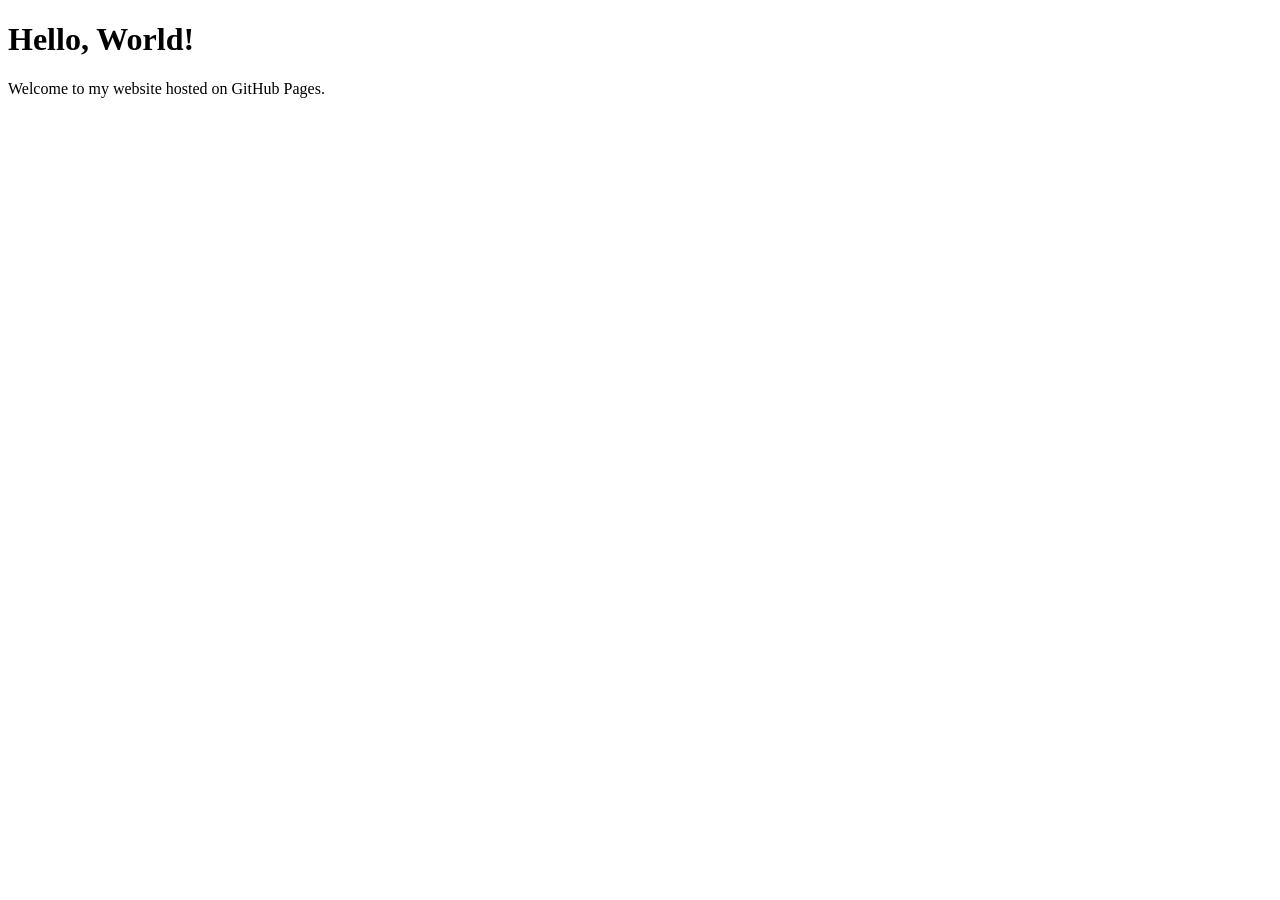
==== index.html @ 47291121 "Rename basic to index.html" ====
<!DOCTYPE html>
<html lang="en">
<head>
    <meta charset="UTF-8">
    <title>My GitHub Website</title>
</head>
<body>
    <h1>Hello, World!</h1>
    <p>Welcome to my website hosted on GitHub Pages.</p>
</body>
</html>
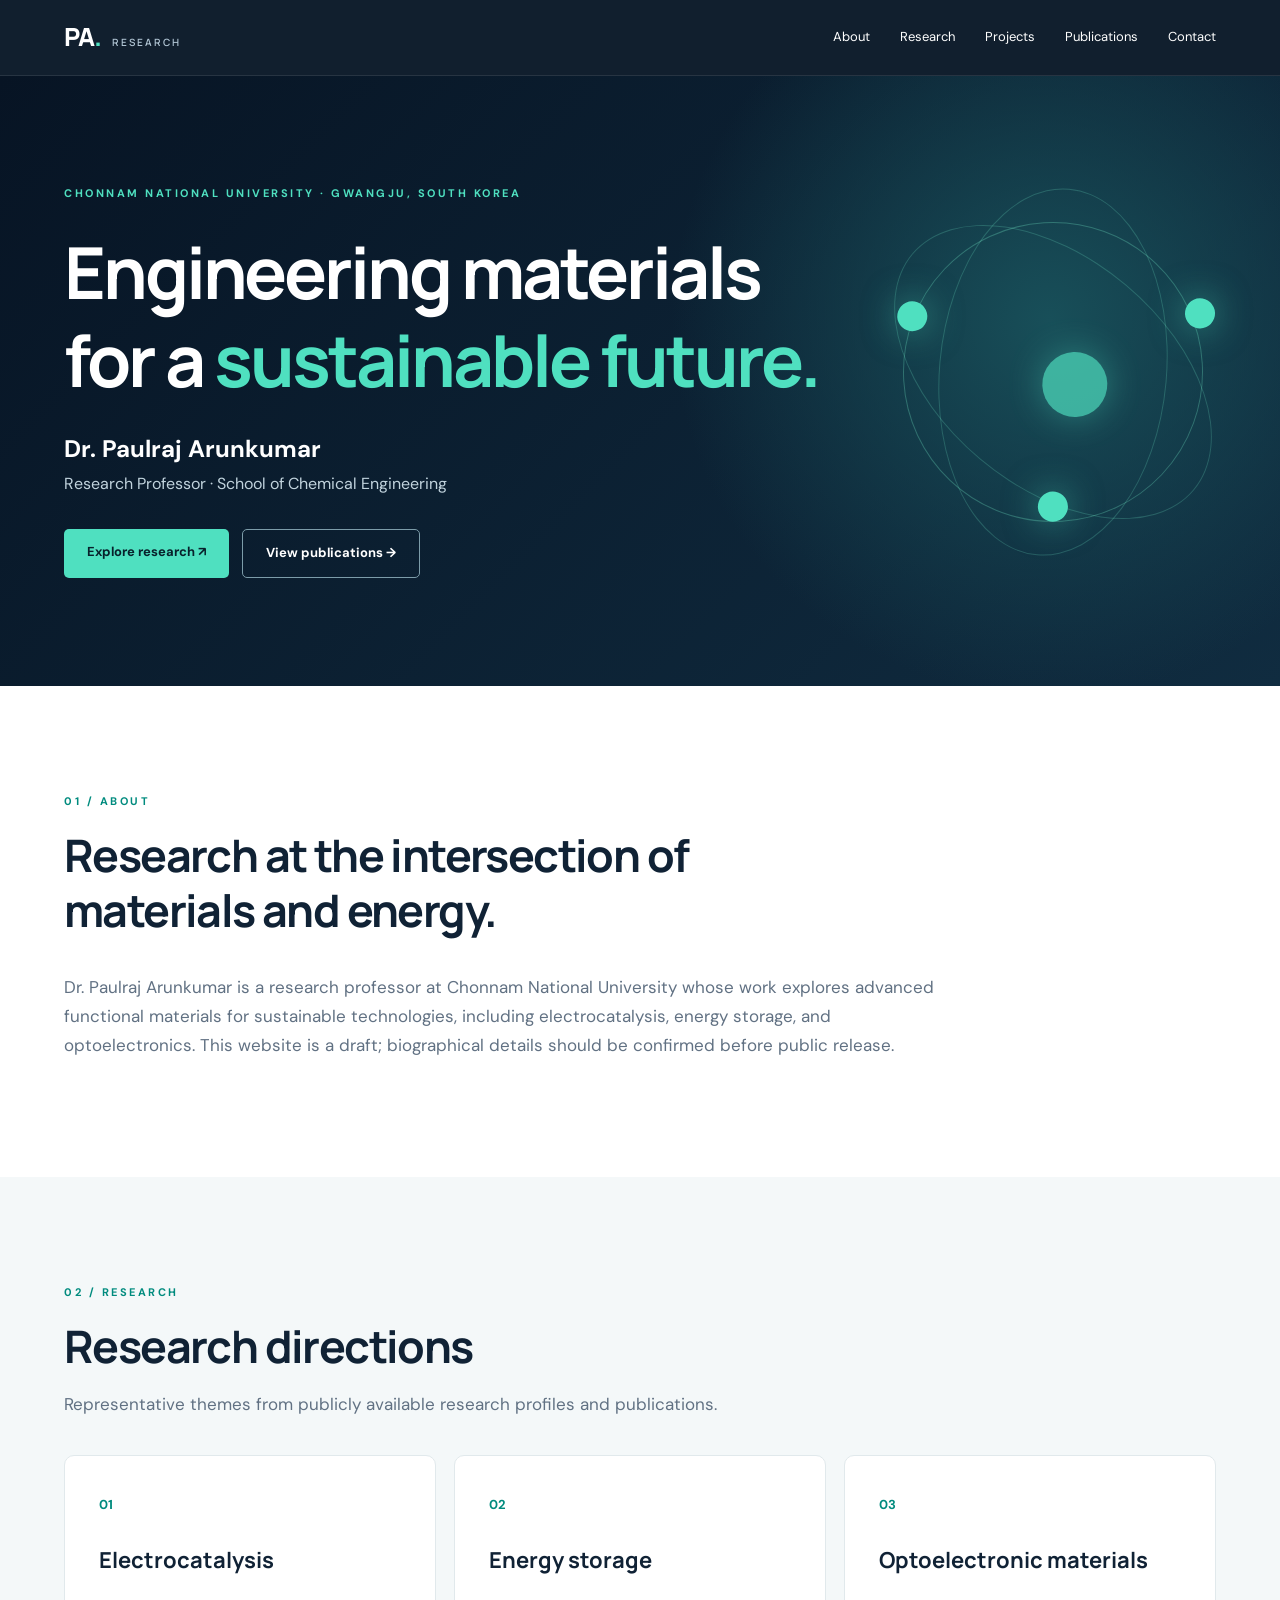
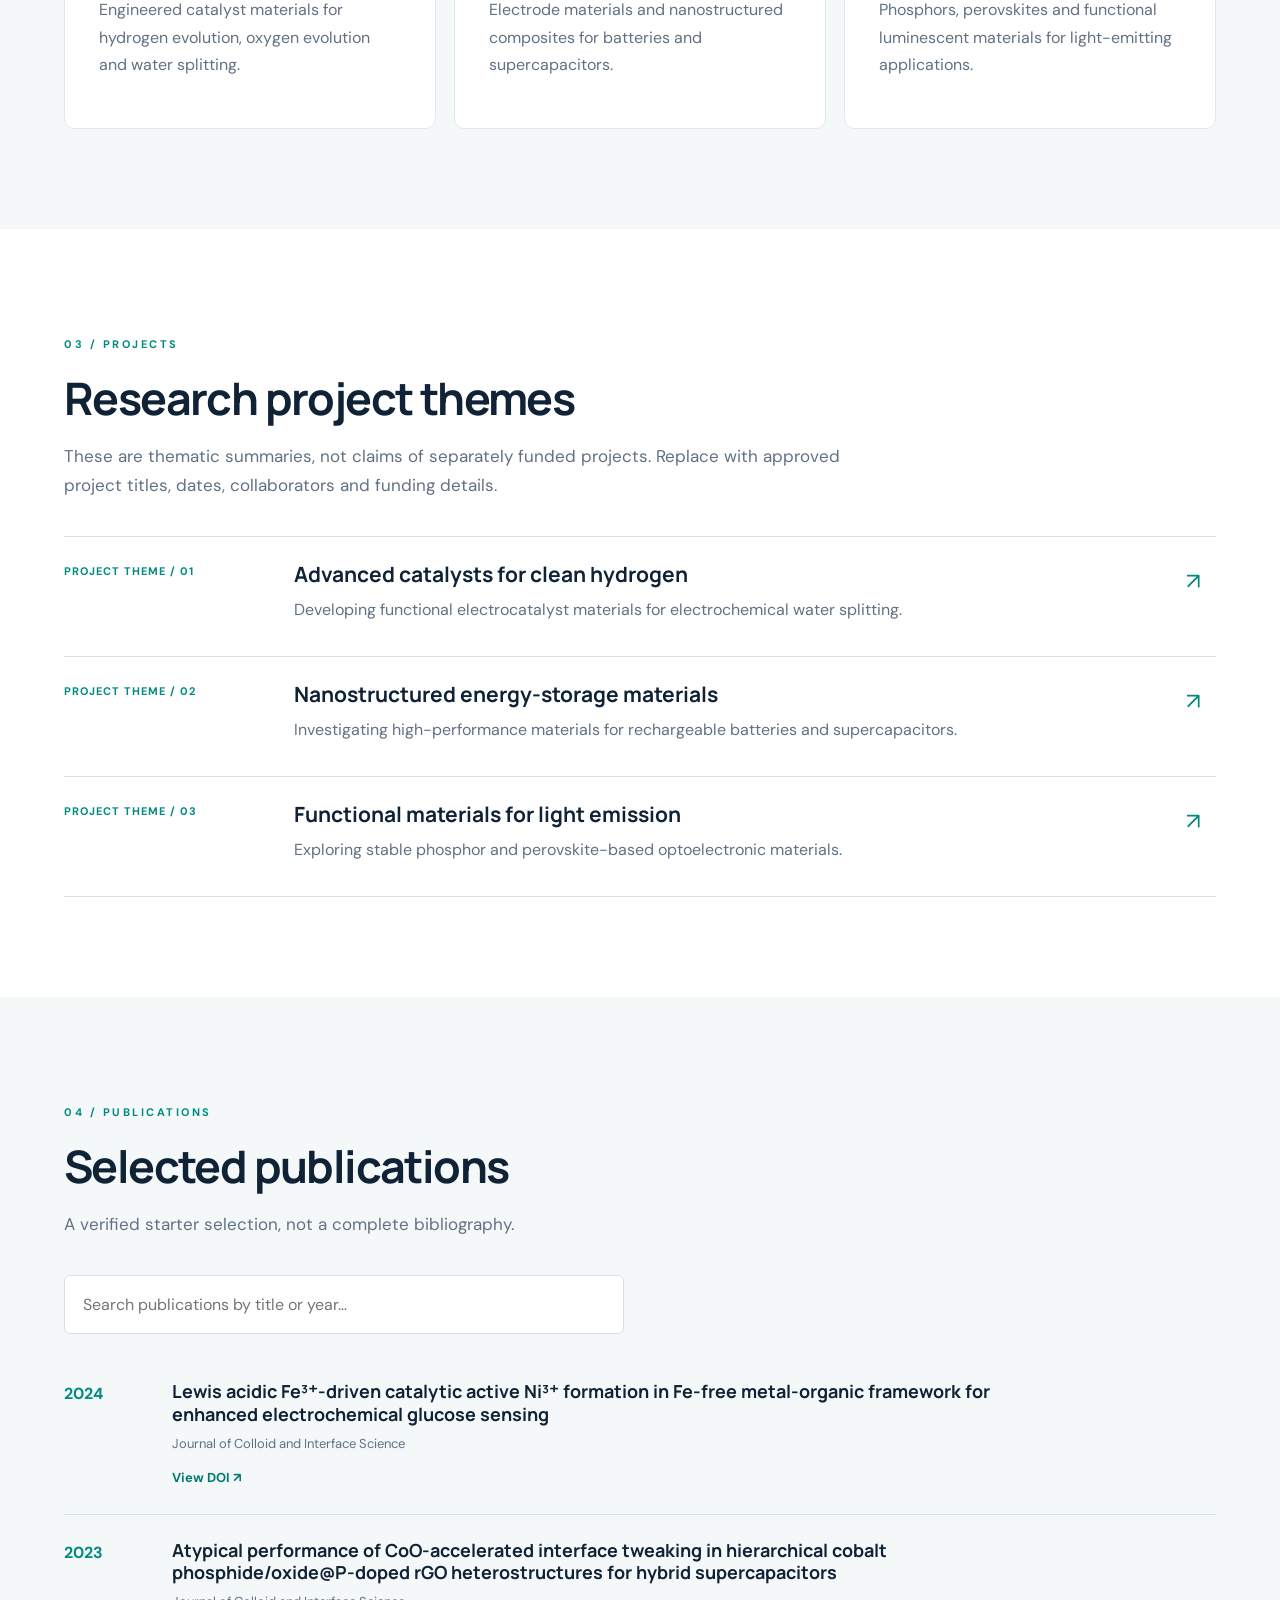
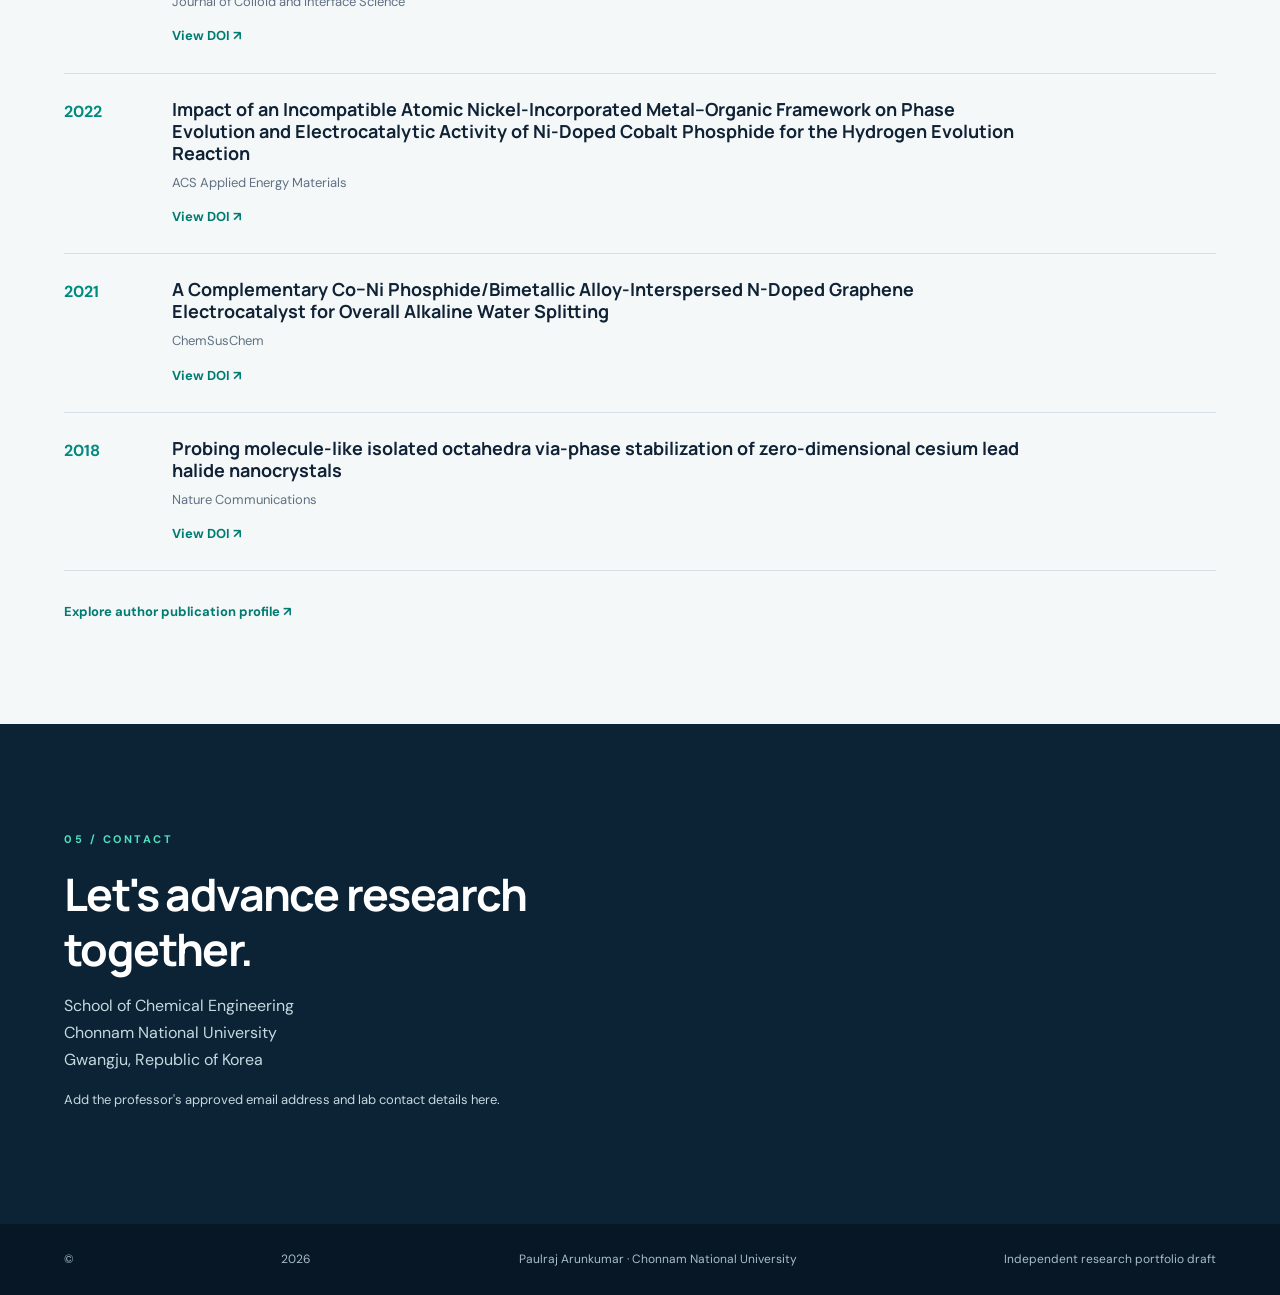
==== commit be4fb106: "Add files via upload" ====
--- a/index.html
+++ b/index.html
@@ -1,11 +1 @@
-<!DOCTYPE html>
-<html lang="en">
-<head>
-    <meta charset="UTF-8">
-    <title>My GitHub Website</title>
-</head>
-<body>
-    <h1>Hello, World!</h1>
-    <p>Welcome to my website hosted on GitHub Pages.</p>
-</body>
-</html>
+<!doctype html><html lang="en"><head><meta charset="UTF-8"><meta name="viewport" content="width=device-width,initial-scale=1"><meta name="description" content="Research portfolio of Dr. Paulraj Arunkumar, School of Chemical Engineering, Chonnam National University."><title>Dr. Paulraj Arunkumar | Chemical Engineering Research</title><link rel="stylesheet" href="style.css"></head><body><header class="nav"><a class="brand" href="#home">PA<span>.</span> <small>RESEARCH</small></a><button class="menu" aria-label="Toggle navigation" aria-expanded="false">☰</button><nav id="navlinks"><a href="#about">About</a><a href="#research">Research</a><a href="#projects">Projects</a><a href="#publications">Publications</a><a href="#contact">Contact</a></nav></header><main><section id="home" class="hero"><div class="hero-inner"><div class="eyebrow">CHONNAM NATIONAL UNIVERSITY · GWANGJU, SOUTH KOREA</div><h1>Engineering materials<br>for a <em>sustainable future.</em></h1><p class="intro">Dr. Paulraj Arunkumar</p><p class="sub">Research Professor · School of Chemical Engineering</p><div class="actions"><a class="btn primary" href="#research">Explore research ↗</a><a class="btn secondary" href="#publications">View publications →</a></div></div><div class="molecule" aria-hidden="true"><div class="orb a"></div><div class="orb b"></div><div class="orb c"></div><div class="orb d"></div><span></span></div></section><section id="about" class="section"><div class="section-head"><span class="tag">01 / ABOUT</span><h2>Research at the intersection of materials and energy.</h2></div><p class="wide">Dr. Paulraj Arunkumar is a research professor at Chonnam National University whose work explores advanced functional materials for sustainable technologies, including electrocatalysis, energy storage, and optoelectronics. This website is a draft; biographical details should be confirmed before public release.</p></section><section id="research" class="section muted"><div class="section-head"><span class="tag">02 / RESEARCH</span><h2>Research directions</h2><p>Representative themes from publicly available research profiles and publications.</p></div><div class="cards"><article class="card"><span class="num">01</span><h3>Electrocatalysis</h3><p>Engineered catalyst materials for hydrogen evolution, oxygen evolution and water splitting.</p></article><article class="card"><span class="num">02</span><h3>Energy storage</h3><p>Electrode materials and nanostructured composites for batteries and supercapacitors.</p></article><article class="card"><span class="num">03</span><h3>Optoelectronic materials</h3><p>Phosphors, perovskites and functional luminescent materials for light-emitting applications.</p></article></div></section><section id="projects" class="section"><div class="section-head"><span class="tag">03 / PROJECTS</span><h2>Research project themes</h2><p>These are thematic summaries, not claims of separately funded projects. Replace with approved project titles, dates, collaborators and funding details.</p></div><div class="project"><span class="project-id">PROJECT THEME / 01</span><div><h3>Advanced catalysts for clean hydrogen</h3><p>Developing functional electrocatalyst materials for electrochemical water splitting.</p></div><span class="arrow">↗</span></div><div class="project"><span class="project-id">PROJECT THEME / 02</span><div><h3>Nanostructured energy-storage materials</h3><p>Investigating high-performance materials for rechargeable batteries and supercapacitors.</p></div><span class="arrow">↗</span></div><div class="project"><span class="project-id">PROJECT THEME / 03</span><div><h3>Functional materials for light emission</h3><p>Exploring stable phosphor and perovskite-based optoelectronic materials.</p></div><span class="arrow">↗</span></div></section><section id="publications" class="section muted"><div class="section-head"><span class="tag">04 / PUBLICATIONS</span><h2>Selected publications</h2><p>A verified starter selection, not a complete bibliography.</p></div><input id="pubSearch" type="search" placeholder="Search publications by title or year…" aria-label="Search publications"><div id="pubList"><article class="pub" data-search="2024 glucose sensing metal-organic framework"><span class="year">2024</span><div><h3>Lewis acidic Fe³⁺-driven catalytic active Ni³⁺ formation in Fe-free metal-organic framework for enhanced electrochemical glucose sensing</h3><p>Journal of Colloid and Interface Science</p><a href="https://doi.org/10.1016/j.jcis.2023.11.063" target="_blank" rel="noopener">View DOI ↗</a></div></article><article class="pub" data-search="2023 supercapacitors cobalt phosphide oxide"><span class="year">2023</span><div><h3>Atypical performance of CoO-accelerated interface tweaking in hierarchical cobalt phosphide/oxide@P-doped rGO heterostructures for hybrid supercapacitors</h3><p>Journal of Colloid and Interface Science</p><a href="https://doi.org/10.1016/j.jcis.2022.12.055" target="_blank" rel="noopener">View DOI ↗</a></div></article><article class="pub" data-search="2022 nickel metal organic framework hydrogen evolution"><span class="year">2022</span><div><h3>Impact of an Incompatible Atomic Nickel-Incorporated Metal–Organic Framework on Phase Evolution and Electrocatalytic Activity of Ni-Doped Cobalt Phosphide for the Hydrogen Evolution Reaction</h3><p>ACS Applied Energy Materials</p><a href="https://doi.org/10.1021/acsaem.1c03638" target="_blank" rel="noopener">View DOI ↗</a></div></article><article class="pub" data-search="2021 alkaline water splitting phosphide graphene"><span class="year">2021</span><div><h3>A Complementary Co−Ni Phosphide/Bimetallic Alloy-Interspersed N-Doped Graphene Electrocatalyst for Overall Alkaline Water Splitting</h3><p>ChemSusChem</p><a href="https://doi.org/10.1002/cssc.202100116" target="_blank" rel="noopener">View DOI ↗</a></div></article><article class="pub" data-search="2018 cesium lead halide nanocrystals"><span class="year">2018</span><div><h3>Probing molecule-like isolated octahedra via-phase stabilization of zero-dimensional cesium lead halide nanocrystals</h3><p>Nature Communications</p><a href="https://doi.org/10.1038/s41467-018-07097-x" target="_blank" rel="noopener">View DOI ↗</a></div></article></div><p id="noResults" hidden>No matching publications found.</p><a class="text-link" href="https://www.sciencedirect.com/author/25640611200/arunkumar-paulraj" target="_blank" rel="noopener">Explore author publication profile ↗</a></section><section id="contact" class="section contact"><span class="tag">05 / CONTACT</span><h2>Let's advance research together.</h2><p>School of Chemical Engineering<br>Chonnam National University<br>Gwangju, Republic of Korea</p><p class="note">Add the professor's approved email address and lab contact details here.</p></section></main><footer>© <span id="year"></span> Paulraj Arunkumar · Chonnam National University <span>Independent research portfolio draft</span></footer><script src="script.js"></script></body></html>
--- a/style.css
+++ b/style.css
@@ -0,0 +1 @@
+@import url('https://fonts.googleapis.com/css2?family=DM+Sans:wght@400;500;600;700&family=Manrope:wght@400;500;600;700;800&display=swap');:root{--navy:#081626;--navy2:#0d2437;--teal:#4fe0c0;--ink:#102235;--gray:#617183;--bg:#f4f8f9}*{box-sizing:border-box}html{scroll-behavior:smooth}body{margin:0;color:var(--ink);font-family:'DM Sans',sans-serif;line-height:1.7}a{color:inherit;text-decoration:none}.nav{height:76px;padding:0 max(5%,calc((100vw - 1180px)/2));display:flex;align-items:center;justify-content:space-between;position:sticky;top:0;z-index:10;background:rgba(8,22,38,.96);backdrop-filter:blur(16px);color:white;border-bottom:1px solid #ffffff18}.brand{font-family:Manrope,sans-serif;font-size:25px;font-weight:800;letter-spacing:-1px}.brand span{color:var(--teal)}.brand small{font-size:10px;letter-spacing:2px;font-weight:600;margin-left:7px;color:#b2c6d5}.nav nav{display:flex;gap:30px;font-size:13px}.nav nav a:hover{color:var(--teal)}.menu{display:none}.hero{min-height:610px;background:radial-gradient(circle at 82% 40%,#184f59 0%,transparent 34%),linear-gradient(135deg,#071424,#102c40);color:white;position:relative;overflow:hidden;display:flex;align-items:center}.hero-inner{max-width:1180px;width:90%;margin:auto;position:relative;z-index:2;padding:75px 0}.eyebrow,.tag{font-size:11px;font-weight:700;letter-spacing:2.5px;color:#008b7e}.eyebrow{color:var(--teal)}h1,h2,h3{font-family:Manrope,sans-serif;line-height:1.23}h1{font-size:clamp(40px,5.6vw,75px);letter-spacing:-3px;max-width:850px;margin:25px 0}h1 em{font-style:normal;color:var(--teal)}.intro{font-size:24px;font-weight:700;margin:15px 0 0}.sub{color:#c1d3dd;margin:0}.actions{display:flex;gap:13px;margin-top:32px;flex-wrap:wrap}.btn{padding:12px 23px;border-radius:5px;font-size:13px;font-weight:700}.primary{background:var(--teal);color:#08212b}.secondary{border:1px solid #7c9ca9}.molecule{position:absolute;right:6%;top:24%;width:300px;height:300px;border:1px solid #7fffd444;border-radius:50%;transform:rotate(-25deg);animation:float 7s ease-in-out infinite}.molecule:before,.molecule:after{content:'';position:absolute;inset:35px -35px;border:1px solid #7fffd433;border-radius:50%;transform:rotate(65deg)}.molecule:after{transform:rotate(-60deg)}.orb{position:absolute;width:30px;height:30px;background:var(--teal);border-radius:50%;box-shadow:0 0 35px #4fe0c088}.a{top:8%;left:10%}.b{right:-8%;top:48%}.c{bottom:4%;left:26%}.d{left:44%;top:46%;width:65px;height:65px;opacity:.7}@keyframes float{50%{transform:translateY(-22px) rotate(-20deg)}}.section{padding:100px max(5%,calc((100vw - 1180px)/2));scroll-margin-top:75px}.muted{background:var(--bg)}.section-head{max-width:790px;margin-bottom:36px}h2{font-size:clamp(31px,3.5vw,47px);letter-spacing:-1.6px;margin:14px 0}.section-head p,.wide{color:var(--gray);font-size:17px}.wide{max-width:900px}.cards{display:grid;grid-template-columns:repeat(3,1fr);gap:18px}.card{background:white;padding:34px;border:1px solid #e1e9ec;border-radius:10px;transition:transform .3s,box-shadow .3s}.card:hover{transform:translateY(-7px);box-shadow:0 18px 35px #10223512}.card .num{color:#008b7e;font-size:13px;font-weight:700}.card h3{font-size:22px;margin-top:30px}.card p,.project p,.pub p{color:var(--gray)}.project{border-top:1px solid #d9e3e6;padding:25px 0;display:grid;grid-template-columns:210px 1fr 30px;gap:20px;align-items:start}.project:last-child{border-bottom:1px solid #d9e3e6}.project-id{color:#008b7e;font-size:11px;letter-spacing:1px;font-weight:700}.project h3{margin:0;font-size:21px}.project p{margin:8px 0}.arrow{color:#008b7e;font-size:23px}#pubSearch{width:100%;max-width:560px;border:1px solid #d4e0e4;padding:15px 18px;font:inherit;border-radius:6px;margin-bottom:22px;background:white}.pub{display:grid;grid-template-columns:90px 1fr;gap:18px;border-bottom:1px solid #d5e1e5;padding:24px 0}.year{font-weight:700;color:#008b7e}.pub h3{font-size:18px;margin:0;max-width:850px}.pub p{font-size:13px;margin:8px 0}.pub a,.text-link{font-size:13px;color:#007b71;font-weight:700}.text-link{display:inline-block;margin-top:30px}.contact{background:#0b2335;color:white}.contact .tag{color:var(--teal)}.contact h2{max-width:650px}.contact p{color:#c6d8df}.note{font-size:13px}footer{background:#071725;color:#a7bdc9;padding:25px 5%;font-size:12px;display:flex;justify-content:space-between;gap:20px}@media(max-width:800px){.nav{height:68px}.menu{display:block;background:none;color:white;border:0;font-size:25px}.nav nav{display:none;position:absolute;top:68px;left:0;right:0;background:#081626;flex-direction:column;padding:25px 6%;gap:18px}.nav nav.open{display:flex}.molecule{opacity:.18;right:-100px}.section{padding:70px 6%}.cards{grid-template-columns:1fr}.project{grid-template-columns:1fr 24px}.project-id{grid-column:1/-1}.pub{grid-template-columns:1fr;gap:3px}footer{flex-direction:column}h1{letter-spacing:-1.5px}.hero-inner{width:88%}}
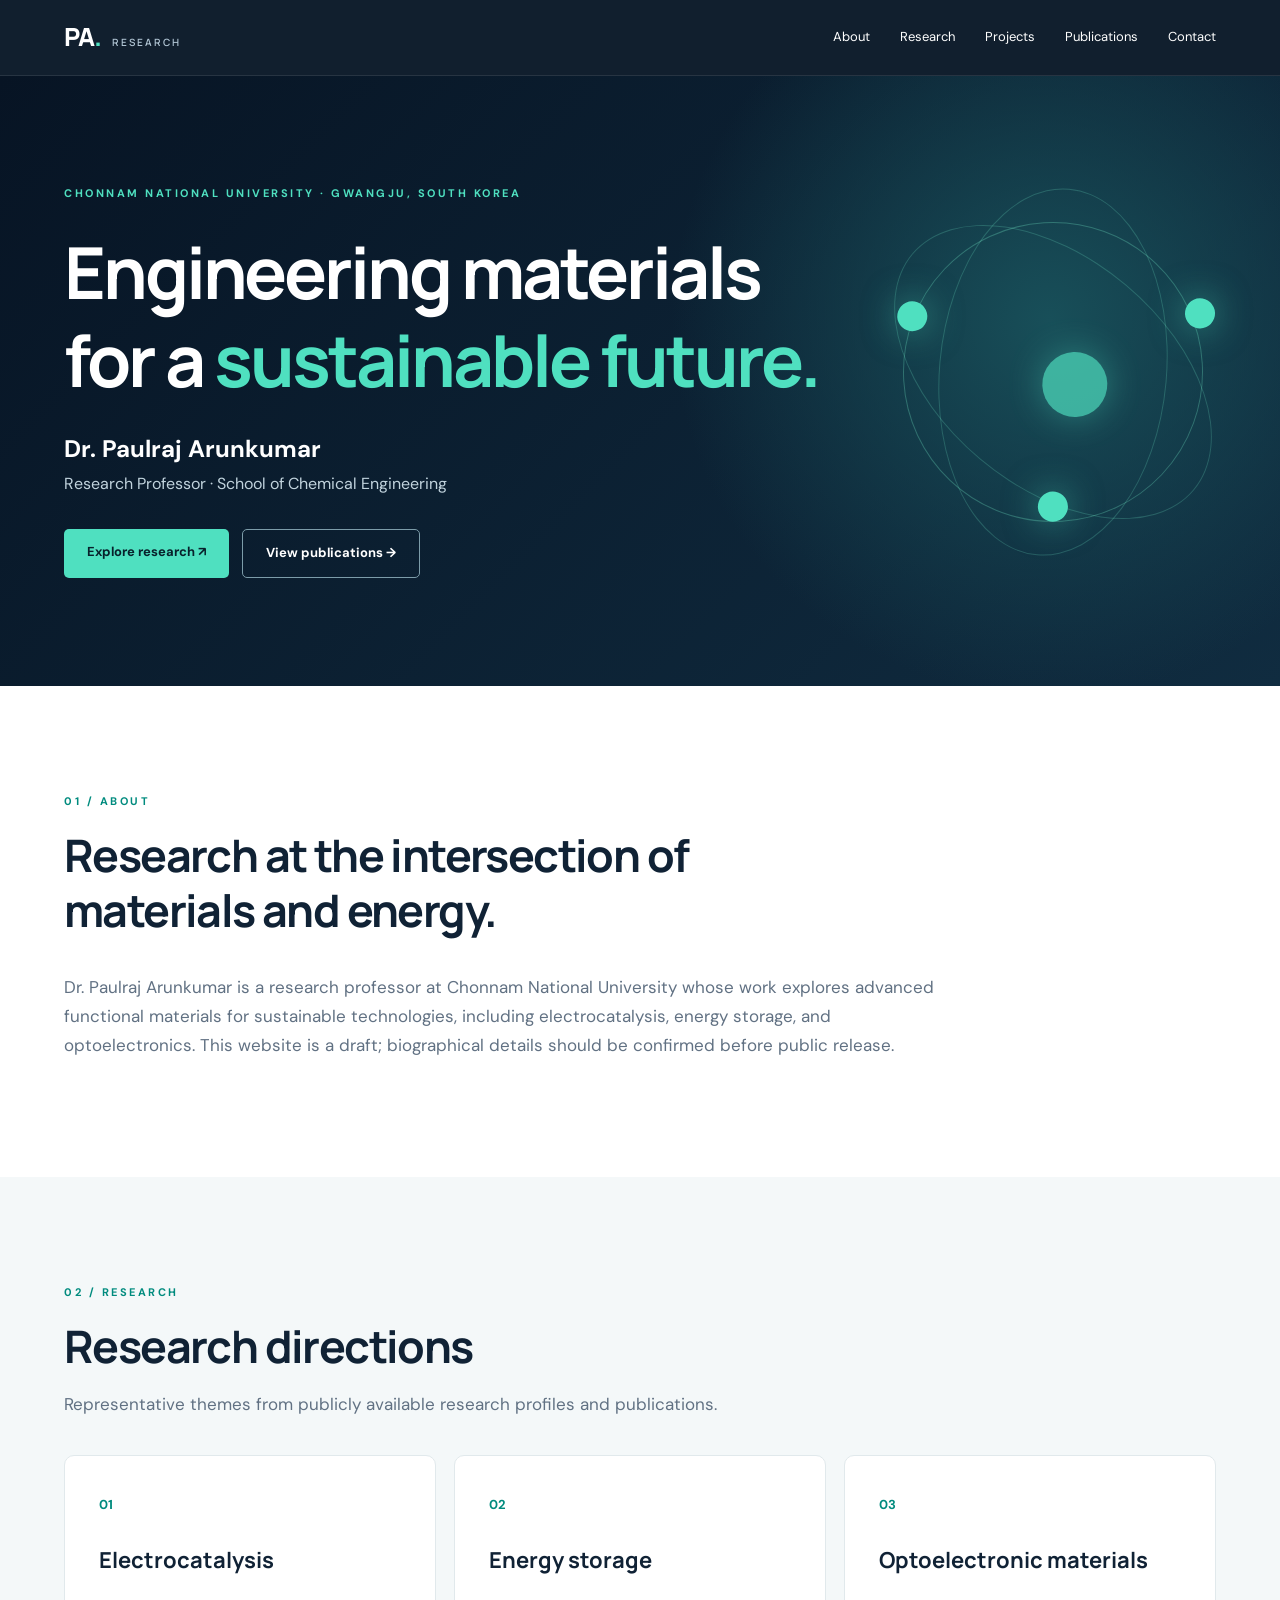
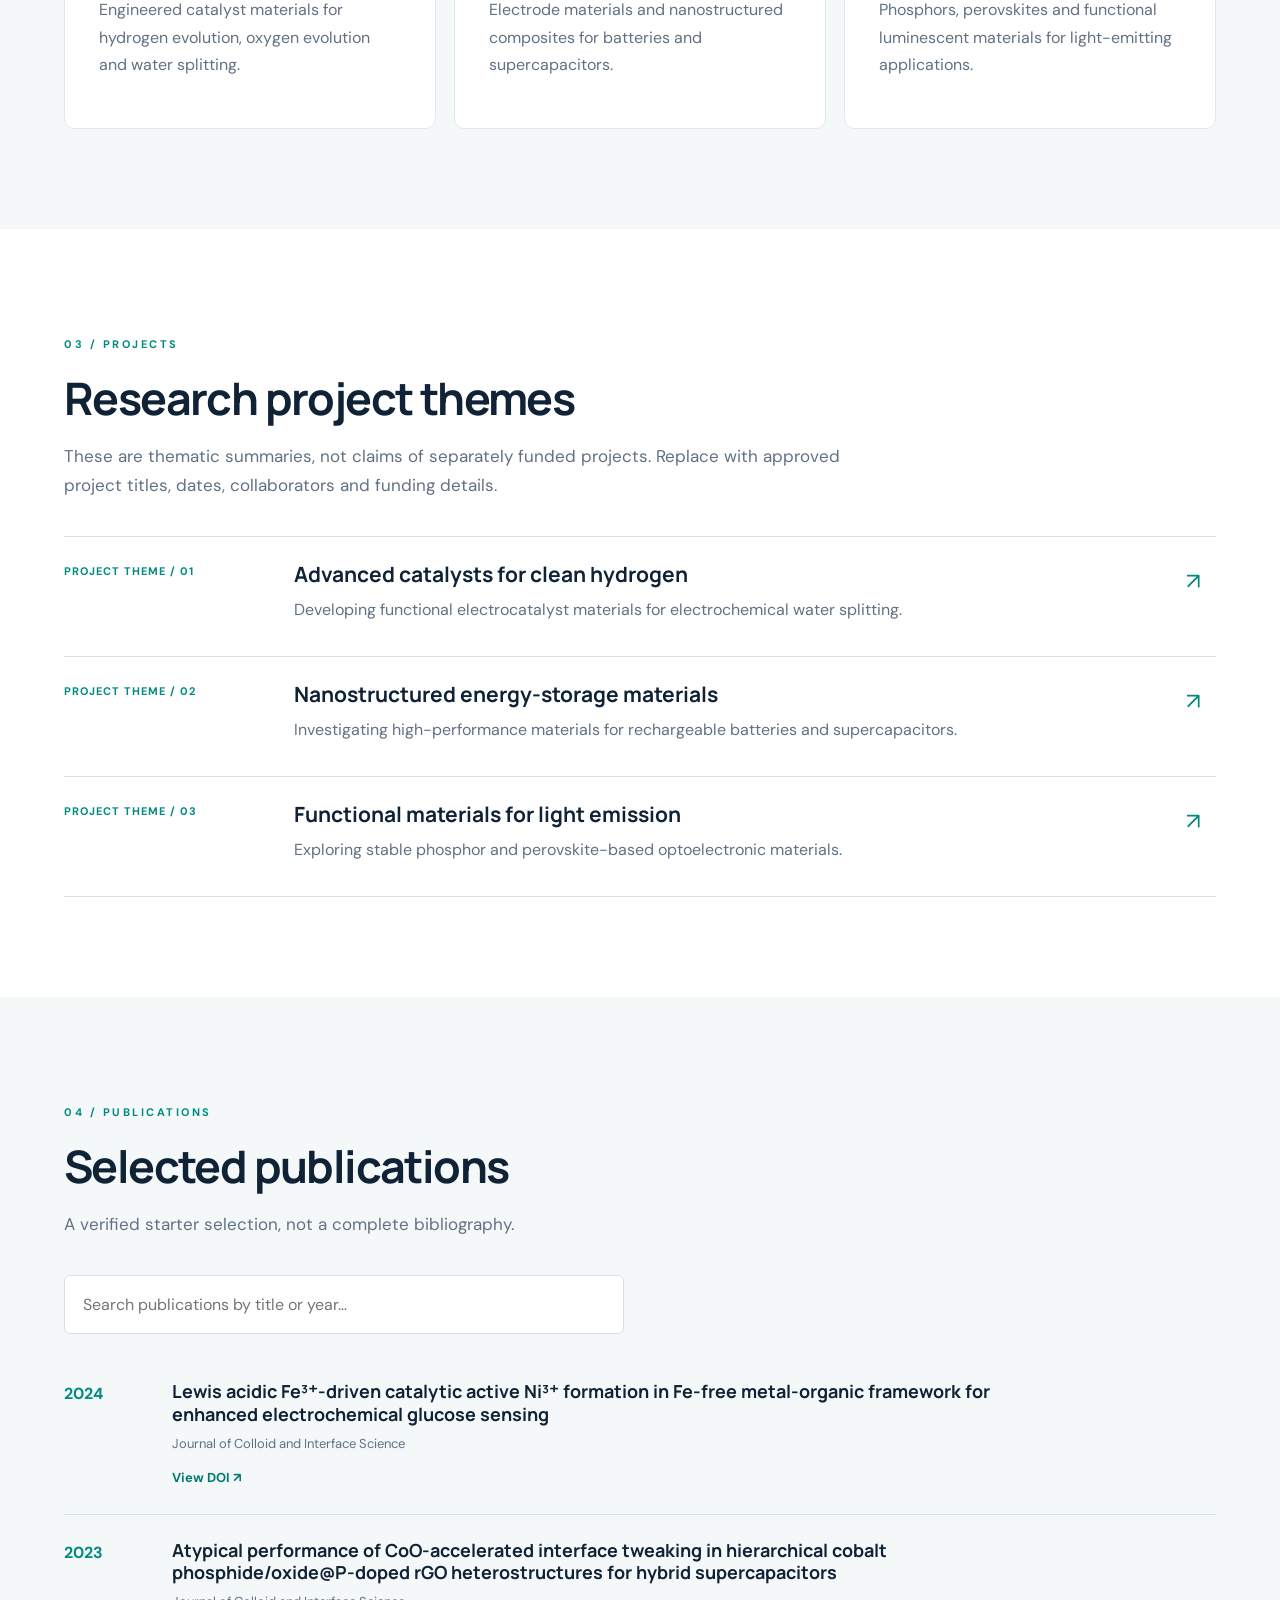
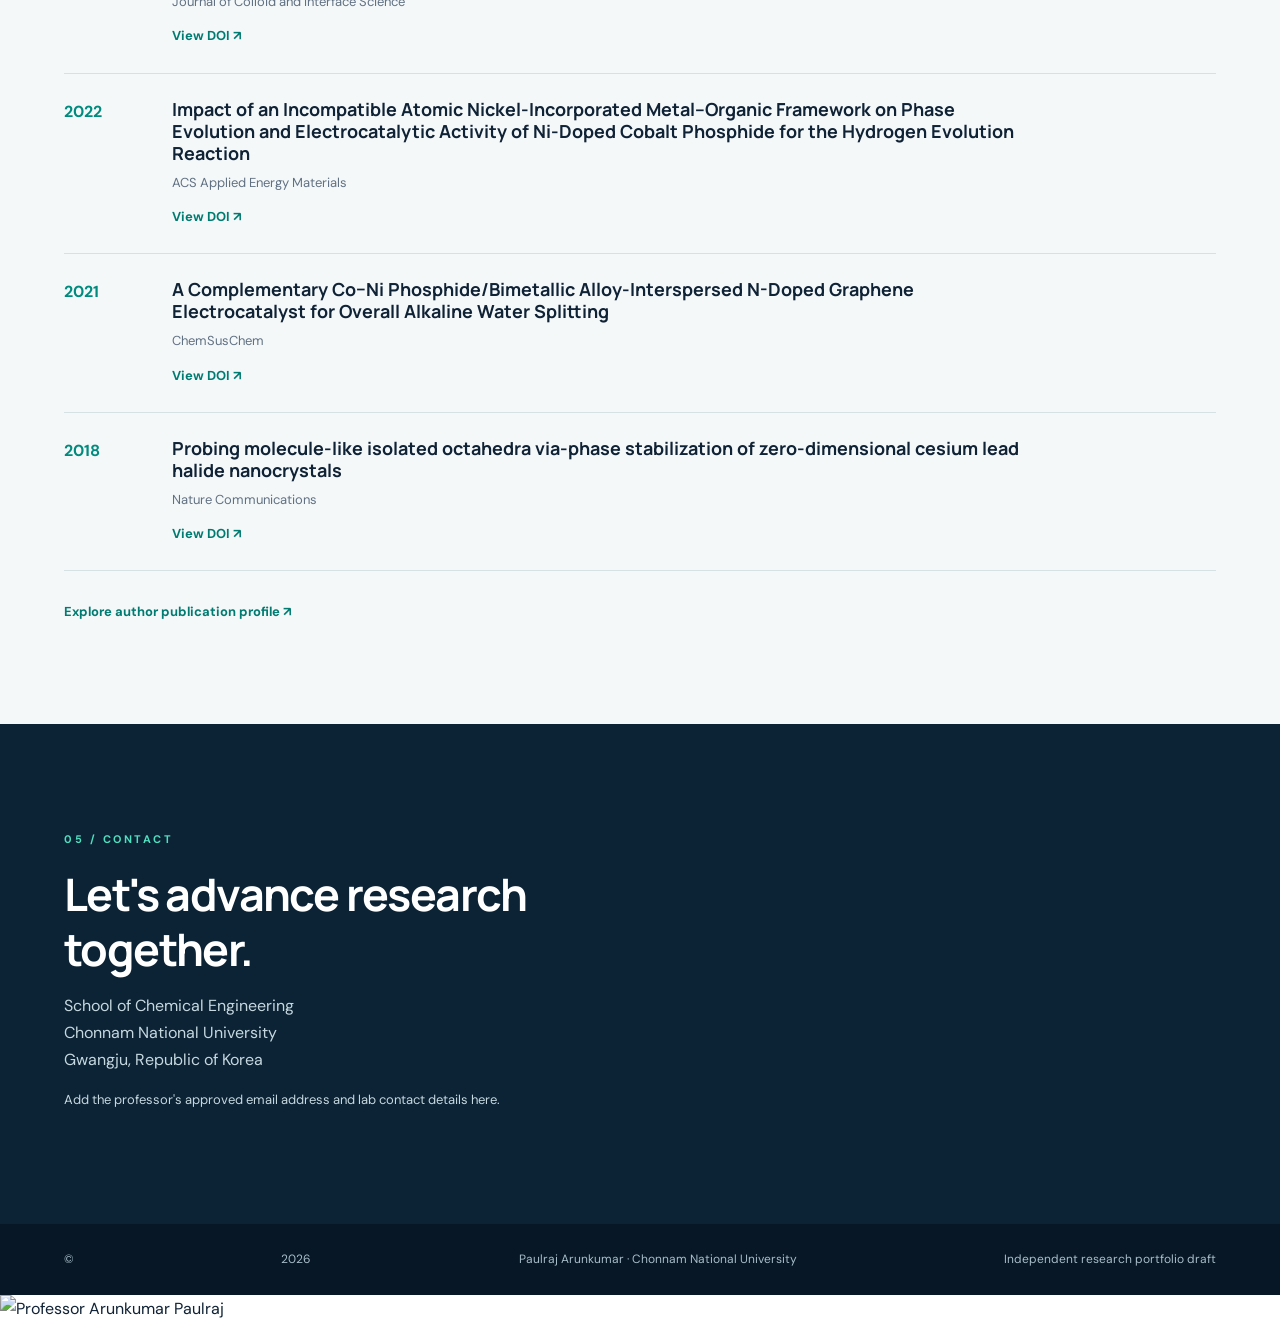
==== commit ce61189c: "Update index.html" ====
--- a/index.html
+++ b/index.html
@@ -1 +1,7 @@
 <!doctype html><html lang="en"><head><meta charset="UTF-8"><meta name="viewport" content="width=device-width,initial-scale=1"><meta name="description" content="Research portfolio of Dr. Paulraj Arunkumar, School of Chemical Engineering, Chonnam National University."><title>Dr. Paulraj Arunkumar | Chemical Engineering Research</title><link rel="stylesheet" href="style.css"></head><body><header class="nav"><a class="brand" href="#home">PA<span>.</span> <small>RESEARCH</small></a><button class="menu" aria-label="Toggle navigation" aria-expanded="false">☰</button><nav id="navlinks"><a href="#about">About</a><a href="#research">Research</a><a href="#projects">Projects</a><a href="#publications">Publications</a><a href="#contact">Contact</a></nav></header><main><section id="home" class="hero"><div class="hero-inner"><div class="eyebrow">CHONNAM NATIONAL UNIVERSITY · GWANGJU, SOUTH KOREA</div><h1>Engineering materials<br>for a <em>sustainable future.</em></h1><p class="intro">Dr. Paulraj Arunkumar</p><p class="sub">Research Professor · School of Chemical Engineering</p><div class="actions"><a class="btn primary" href="#research">Explore research ↗</a><a class="btn secondary" href="#publications">View publications →</a></div></div><div class="molecule" aria-hidden="true"><div class="orb a"></div><div class="orb b"></div><div class="orb c"></div><div class="orb d"></div><span></span></div></section><section id="about" class="section"><div class="section-head"><span class="tag">01 / ABOUT</span><h2>Research at the intersection of materials and energy.</h2></div><p class="wide">Dr. Paulraj Arunkumar is a research professor at Chonnam National University whose work explores advanced functional materials for sustainable technologies, including electrocatalysis, energy storage, and optoelectronics. This website is a draft; biographical details should be confirmed before public release.</p></section><section id="research" class="section muted"><div class="section-head"><span class="tag">02 / RESEARCH</span><h2>Research directions</h2><p>Representative themes from publicly available research profiles and publications.</p></div><div class="cards"><article class="card"><span class="num">01</span><h3>Electrocatalysis</h3><p>Engineered catalyst materials for hydrogen evolution, oxygen evolution and water splitting.</p></article><article class="card"><span class="num">02</span><h3>Energy storage</h3><p>Electrode materials and nanostructured composites for batteries and supercapacitors.</p></article><article class="card"><span class="num">03</span><h3>Optoelectronic materials</h3><p>Phosphors, perovskites and functional luminescent materials for light-emitting applications.</p></article></div></section><section id="projects" class="section"><div class="section-head"><span class="tag">03 / PROJECTS</span><h2>Research project themes</h2><p>These are thematic summaries, not claims of separately funded projects. Replace with approved project titles, dates, collaborators and funding details.</p></div><div class="project"><span class="project-id">PROJECT THEME / 01</span><div><h3>Advanced catalysts for clean hydrogen</h3><p>Developing functional electrocatalyst materials for electrochemical water splitting.</p></div><span class="arrow">↗</span></div><div class="project"><span class="project-id">PROJECT THEME / 02</span><div><h3>Nanostructured energy-storage materials</h3><p>Investigating high-performance materials for rechargeable batteries and supercapacitors.</p></div><span class="arrow">↗</span></div><div class="project"><span class="project-id">PROJECT THEME / 03</span><div><h3>Functional materials for light emission</h3><p>Exploring stable phosphor and perovskite-based optoelectronic materials.</p></div><span class="arrow">↗</span></div></section><section id="publications" class="section muted"><div class="section-head"><span class="tag">04 / PUBLICATIONS</span><h2>Selected publications</h2><p>A verified starter selection, not a complete bibliography.</p></div><input id="pubSearch" type="search" placeholder="Search publications by title or year…" aria-label="Search publications"><div id="pubList"><article class="pub" data-search="2024 glucose sensing metal-organic framework"><span class="year">2024</span><div><h3>Lewis acidic Fe³⁺-driven catalytic active Ni³⁺ formation in Fe-free metal-organic framework for enhanced electrochemical glucose sensing</h3><p>Journal of Colloid and Interface Science</p><a href="https://doi.org/10.1016/j.jcis.2023.11.063" target="_blank" rel="noopener">View DOI ↗</a></div></article><article class="pub" data-search="2023 supercapacitors cobalt phosphide oxide"><span class="year">2023</span><div><h3>Atypical performance of CoO-accelerated interface tweaking in hierarchical cobalt phosphide/oxide@P-doped rGO heterostructures for hybrid supercapacitors</h3><p>Journal of Colloid and Interface Science</p><a href="https://doi.org/10.1016/j.jcis.2022.12.055" target="_blank" rel="noopener">View DOI ↗</a></div></article><article class="pub" data-search="2022 nickel metal organic framework hydrogen evolution"><span class="year">2022</span><div><h3>Impact of an Incompatible Atomic Nickel-Incorporated Metal–Organic Framework on Phase Evolution and Electrocatalytic Activity of Ni-Doped Cobalt Phosphide for the Hydrogen Evolution Reaction</h3><p>ACS Applied Energy Materials</p><a href="https://doi.org/10.1021/acsaem.1c03638" target="_blank" rel="noopener">View DOI ↗</a></div></article><article class="pub" data-search="2021 alkaline water splitting phosphide graphene"><span class="year">2021</span><div><h3>A Complementary Co−Ni Phosphide/Bimetallic Alloy-Interspersed N-Doped Graphene Electrocatalyst for Overall Alkaline Water Splitting</h3><p>ChemSusChem</p><a href="https://doi.org/10.1002/cssc.202100116" target="_blank" rel="noopener">View DOI ↗</a></div></article><article class="pub" data-search="2018 cesium lead halide nanocrystals"><span class="year">2018</span><div><h3>Probing molecule-like isolated octahedra via-phase stabilization of zero-dimensional cesium lead halide nanocrystals</h3><p>Nature Communications</p><a href="https://doi.org/10.1038/s41467-018-07097-x" target="_blank" rel="noopener">View DOI ↗</a></div></article></div><p id="noResults" hidden>No matching publications found.</p><a class="text-link" href="https://www.sciencedirect.com/author/25640611200/arunkumar-paulraj" target="_blank" rel="noopener">Explore author publication profile ↗</a></section><section id="contact" class="section contact"><span class="tag">05 / CONTACT</span><h2>Let's advance research together.</h2><p>School of Chemical Engineering<br>Chonnam National University<br>Gwangju, Republic of Korea</p><p class="note">Add the professor's approved email address and lab contact details here.</p></section></main><footer>© <span id="year"></span> Paulraj Arunkumar · Chonnam National University <span>Independent research portfolio draft</span></footer><script src="script.js"></script></body></html>
+<div class="professor-photo">
+  <img
+    src="professor.jpg"
+    alt="Professor Arunkumar Paulraj"
+  >
+</div>
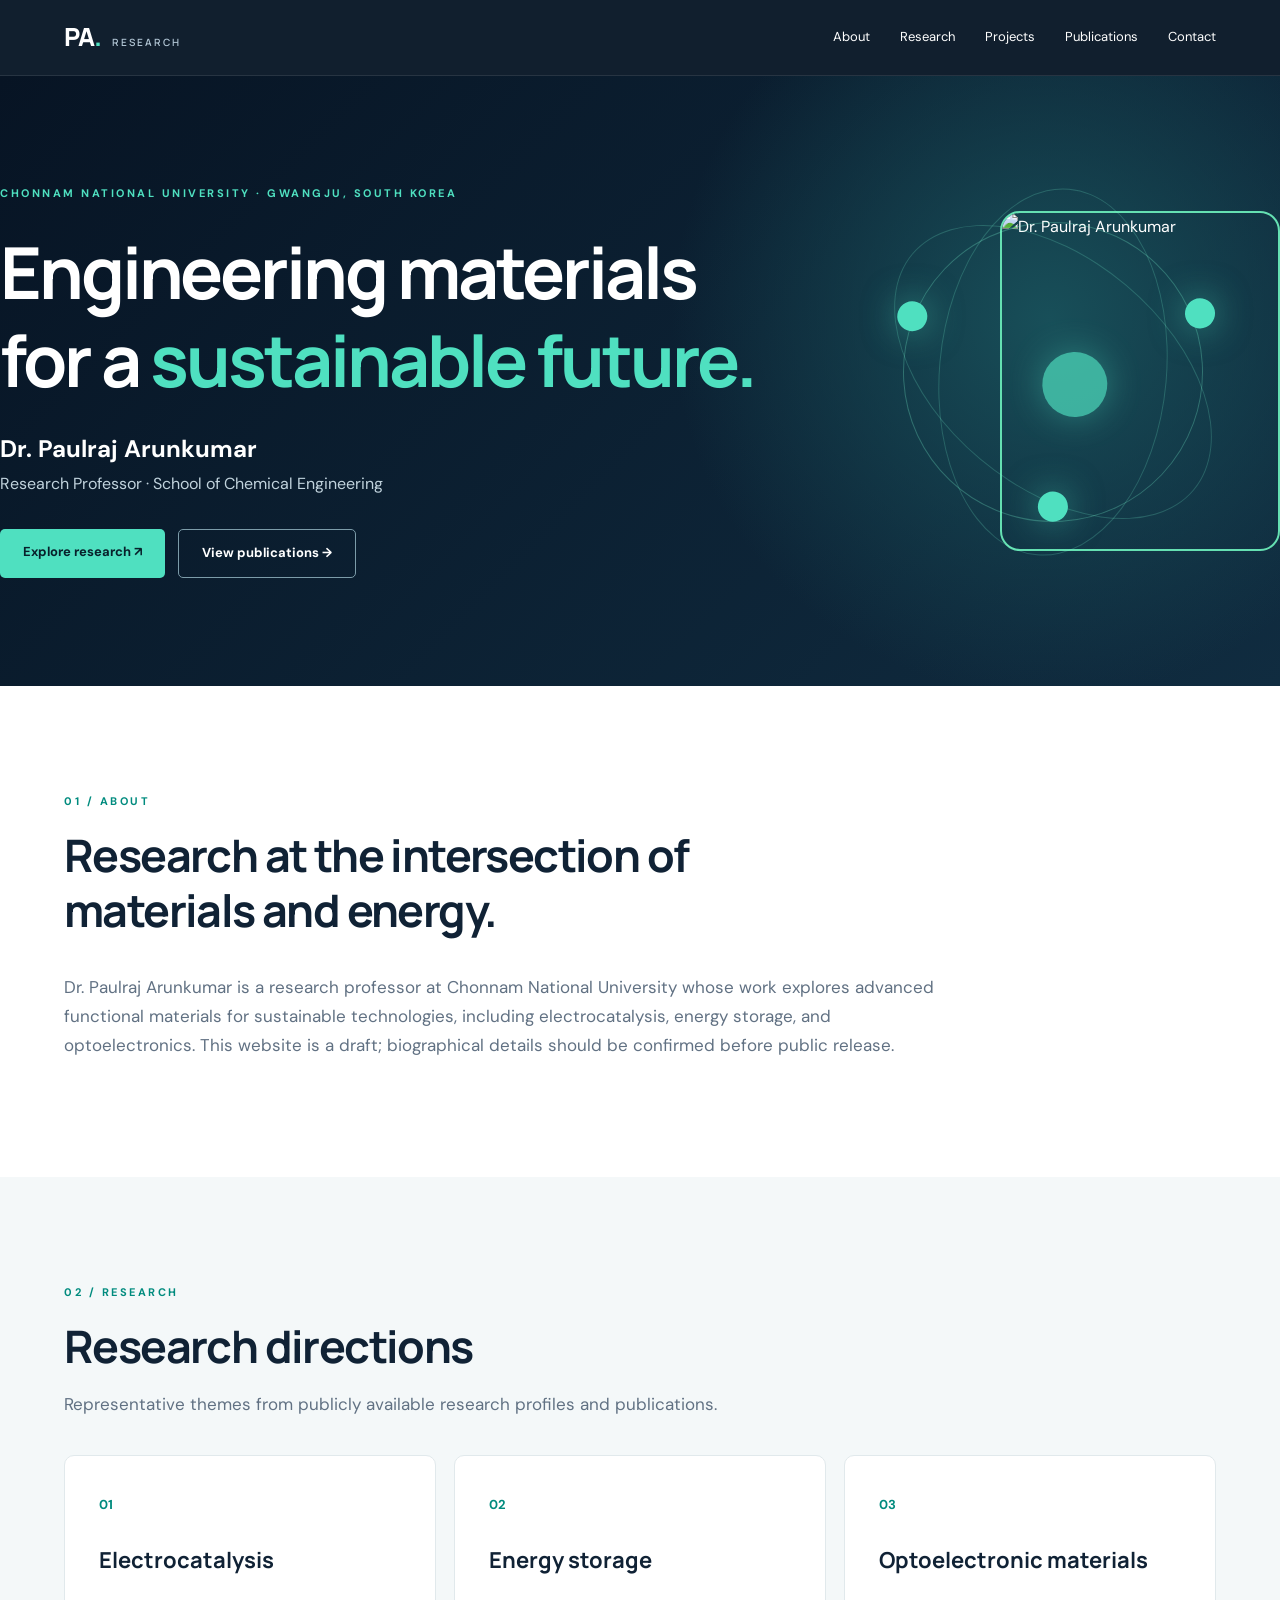
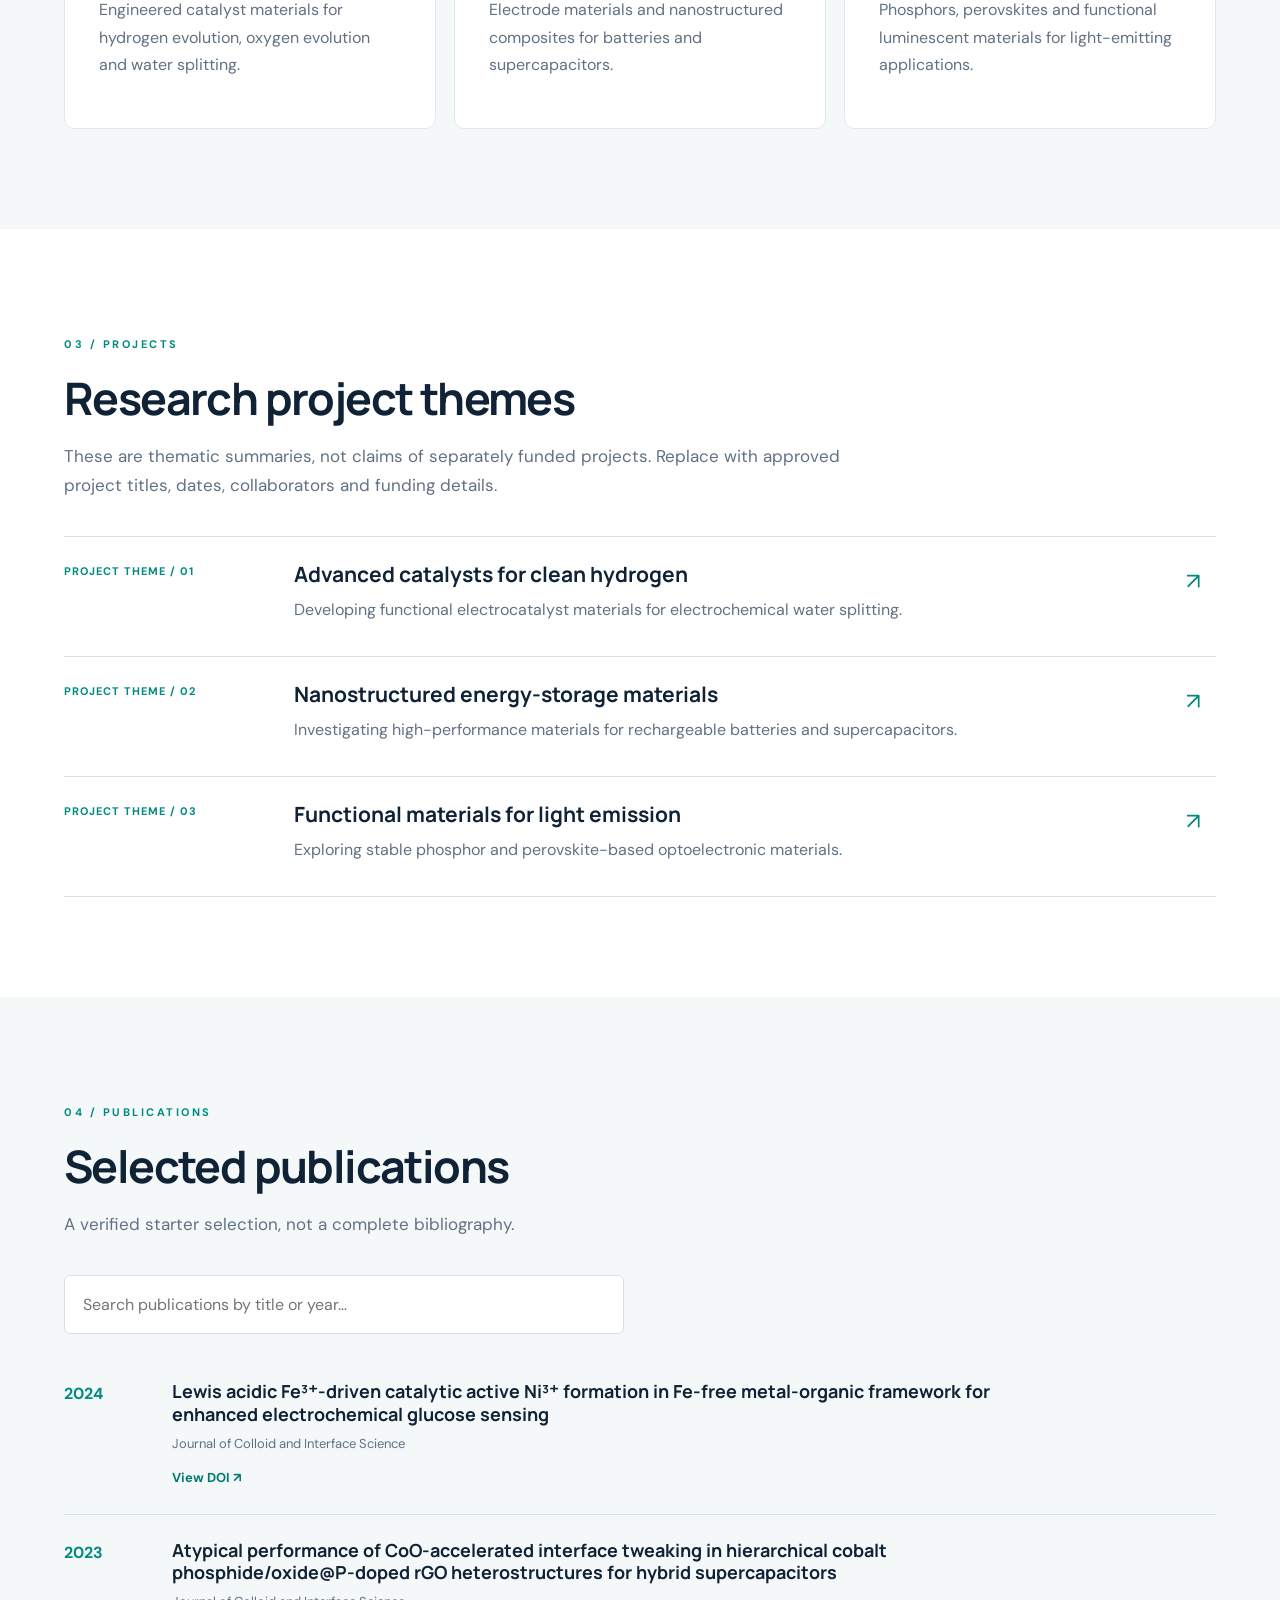
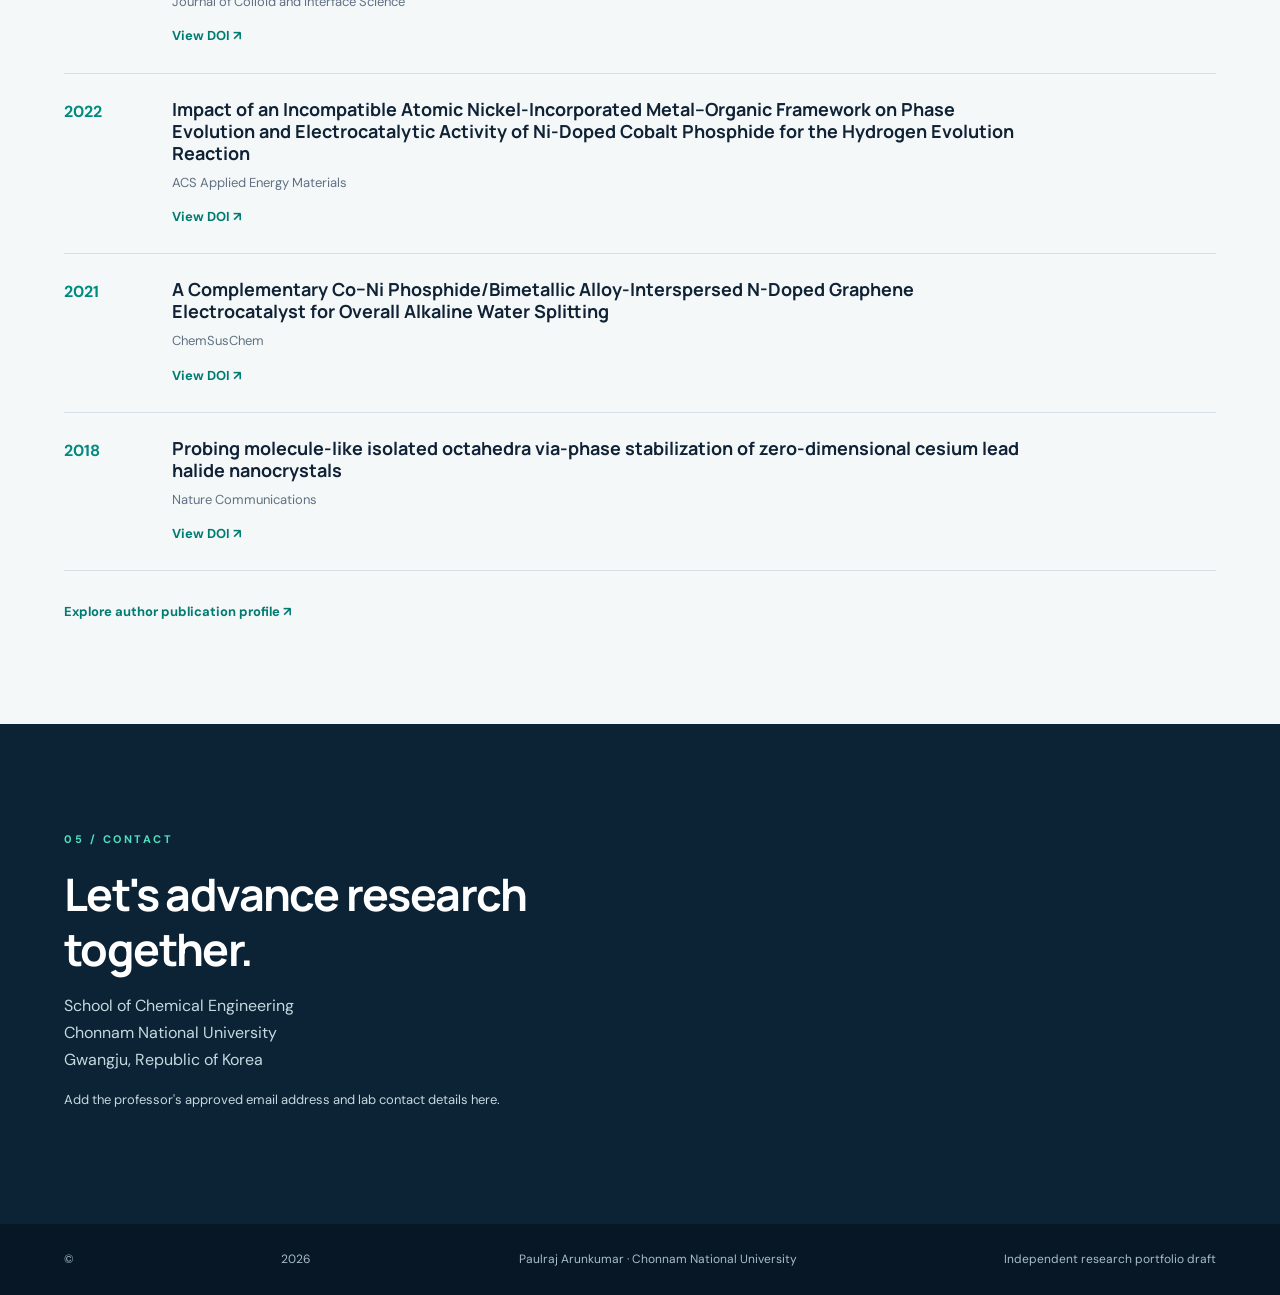
==== commit 4456795c: "Update index.html" ====
--- a/index.html
+++ b/index.html
@@ -1,7 +1,20 @@
-<!doctype html><html lang="en"><head><meta charset="UTF-8"><meta name="viewport" content="width=device-width,initial-scale=1"><meta name="description" content="Research portfolio of Dr. Paulraj Arunkumar, School of Chemical Engineering, Chonnam National University."><title>Dr. Paulraj Arunkumar | Chemical Engineering Research</title><link rel="stylesheet" href="style.css"></head><body><header class="nav"><a class="brand" href="#home">PA<span>.</span> <small>RESEARCH</small></a><button class="menu" aria-label="Toggle navigation" aria-expanded="false">☰</button><nav id="navlinks"><a href="#about">About</a><a href="#research">Research</a><a href="#projects">Projects</a><a href="#publications">Publications</a><a href="#contact">Contact</a></nav></header><main><section id="home" class="hero"><div class="hero-inner"><div class="eyebrow">CHONNAM NATIONAL UNIVERSITY · GWANGJU, SOUTH KOREA</div><h1>Engineering materials<br>for a <em>sustainable future.</em></h1><p class="intro">Dr. Paulraj Arunkumar</p><p class="sub">Research Professor · School of Chemical Engineering</p><div class="actions"><a class="btn primary" href="#research">Explore research ↗</a><a class="btn secondary" href="#publications">View publications →</a></div></div><div class="molecule" aria-hidden="true"><div class="orb a"></div><div class="orb b"></div><div class="orb c"></div><div class="orb d"></div><span></span></div></section><section id="about" class="section"><div class="section-head"><span class="tag">01 / ABOUT</span><h2>Research at the intersection of materials and energy.</h2></div><p class="wide">Dr. Paulraj Arunkumar is a research professor at Chonnam National University whose work explores advanced functional materials for sustainable technologies, including electrocatalysis, energy storage, and optoelectronics. This website is a draft; biographical details should be confirmed before public release.</p></section><section id="research" class="section muted"><div class="section-head"><span class="tag">02 / RESEARCH</span><h2>Research directions</h2><p>Representative themes from publicly available research profiles and publications.</p></div><div class="cards"><article class="card"><span class="num">01</span><h3>Electrocatalysis</h3><p>Engineered catalyst materials for hydrogen evolution, oxygen evolution and water splitting.</p></article><article class="card"><span class="num">02</span><h3>Energy storage</h3><p>Electrode materials and nanostructured composites for batteries and supercapacitors.</p></article><article class="card"><span class="num">03</span><h3>Optoelectronic materials</h3><p>Phosphors, perovskites and functional luminescent materials for light-emitting applications.</p></article></div></section><section id="projects" class="section"><div class="section-head"><span class="tag">03 / PROJECTS</span><h2>Research project themes</h2><p>These are thematic summaries, not claims of separately funded projects. Replace with approved project titles, dates, collaborators and funding details.</p></div><div class="project"><span class="project-id">PROJECT THEME / 01</span><div><h3>Advanced catalysts for clean hydrogen</h3><p>Developing functional electrocatalyst materials for electrochemical water splitting.</p></div><span class="arrow">↗</span></div><div class="project"><span class="project-id">PROJECT THEME / 02</span><div><h3>Nanostructured energy-storage materials</h3><p>Investigating high-performance materials for rechargeable batteries and supercapacitors.</p></div><span class="arrow">↗</span></div><div class="project"><span class="project-id">PROJECT THEME / 03</span><div><h3>Functional materials for light emission</h3><p>Exploring stable phosphor and perovskite-based optoelectronic materials.</p></div><span class="arrow">↗</span></div></section><section id="publications" class="section muted"><div class="section-head"><span class="tag">04 / PUBLICATIONS</span><h2>Selected publications</h2><p>A verified starter selection, not a complete bibliography.</p></div><input id="pubSearch" type="search" placeholder="Search publications by title or year…" aria-label="Search publications"><div id="pubList"><article class="pub" data-search="2024 glucose sensing metal-organic framework"><span class="year">2024</span><div><h3>Lewis acidic Fe³⁺-driven catalytic active Ni³⁺ formation in Fe-free metal-organic framework for enhanced electrochemical glucose sensing</h3><p>Journal of Colloid and Interface Science</p><a href="https://doi.org/10.1016/j.jcis.2023.11.063" target="_blank" rel="noopener">View DOI ↗</a></div></article><article class="pub" data-search="2023 supercapacitors cobalt phosphide oxide"><span class="year">2023</span><div><h3>Atypical performance of CoO-accelerated interface tweaking in hierarchical cobalt phosphide/oxide@P-doped rGO heterostructures for hybrid supercapacitors</h3><p>Journal of Colloid and Interface Science</p><a href="https://doi.org/10.1016/j.jcis.2022.12.055" target="_blank" rel="noopener">View DOI ↗</a></div></article><article class="pub" data-search="2022 nickel metal organic framework hydrogen evolution"><span class="year">2022</span><div><h3>Impact of an Incompatible Atomic Nickel-Incorporated Metal–Organic Framework on Phase Evolution and Electrocatalytic Activity of Ni-Doped Cobalt Phosphide for the Hydrogen Evolution Reaction</h3><p>ACS Applied Energy Materials</p><a href="https://doi.org/10.1021/acsaem.1c03638" target="_blank" rel="noopener">View DOI ↗</a></div></article><article class="pub" data-search="2021 alkaline water splitting phosphide graphene"><span class="year">2021</span><div><h3>A Complementary Co−Ni Phosphide/Bimetallic Alloy-Interspersed N-Doped Graphene Electrocatalyst for Overall Alkaline Water Splitting</h3><p>ChemSusChem</p><a href="https://doi.org/10.1002/cssc.202100116" target="_blank" rel="noopener">View DOI ↗</a></div></article><article class="pub" data-search="2018 cesium lead halide nanocrystals"><span class="year">2018</span><div><h3>Probing molecule-like isolated octahedra via-phase stabilization of zero-dimensional cesium lead halide nanocrystals</h3><p>Nature Communications</p><a href="https://doi.org/10.1038/s41467-018-07097-x" target="_blank" rel="noopener">View DOI ↗</a></div></article></div><p id="noResults" hidden>No matching publications found.</p><a class="text-link" href="https://www.sciencedirect.com/author/25640611200/arunkumar-paulraj" target="_blank" rel="noopener">Explore author publication profile ↗</a></section><section id="contact" class="section contact"><span class="tag">05 / CONTACT</span><h2>Let's advance research together.</h2><p>School of Chemical Engineering<br>Chonnam National University<br>Gwangju, Republic of Korea</p><p class="note">Add the professor's approved email address and lab contact details here.</p></section></main><footer>© <span id="year"></span> Paulraj Arunkumar · Chonnam National University <span>Independent research portfolio draft</span></footer><script src="script.js"></script></body></html>
-<div class="professor-photo">
-  <img
-    src="professor.jpg"
-    alt="Professor Arunkumar Paulraj"
-  >
+<!doctype html><html lang="en"><head><meta charset="UTF-8"><meta name="viewport" content="width=device-width,initial-scale=1"><meta name="description" content="Research portfolio of Dr. Paulraj Arunkumar, School of Chemical Engineering, Chonnam National University."><title>Dr. Paulraj Arunkumar | Chemical Engineering Research</title><link rel="stylesheet" href="style.css"></head><body><header class="nav"><a class="brand" href="#home">PA<span>.</span> <small>RESEARCH</small></a><button class="menu" aria-label="Toggle navigation" aria-expanded="false">☰</button><nav id="navlinks"><a href="#about">About</a><a href="#research">Research</a><a href="#projects">Projects</a><a href="#publications">Publications</a><a href="#contact">Contact</a></nav></header><main><section id="home" class="hero"><div class="hero-inner"><div class="eyebrow">CHONNAM NATIONAL UNIVERSITY · GWANGJU, SOUTH KOREA</div><h1>Engineering materials<br>for a <em>sustainable future.</em></h1><p class="intro">Dr. Paulraj Arunkumar</p><p class="sub">Research Professor · School of Chemical Engineering</p><div class="actions"><a class="btn primary" href="#research">Explore research ↗</a><a class="btn secondary" href="#publications">View publications →</a></div></div><div class="hero-visual">
+
+  <div class="professor-photo">
+    <img
+      src="professor.jpg"
+      alt="Dr. Paulraj Arunkumar"
+    >
+  </div>
+
+  <div class="molecule" aria-hidden="true">
+    <div class="orb a"></div>
+    <div class="orb b"></div>
+    <div class="orb c"></div>
+    <div class="orb d"></div>
+    <span></span>
+  </div>
+
 </div>
+</section><section id="about" class="section"><div class="section-head"><span class="tag">01 / ABOUT</span><h2>Research at the intersection of materials and energy.</h2></div><p class="wide">Dr. Paulraj Arunkumar is a research professor at Chonnam National University whose work explores advanced functional materials for sustainable technologies, including electrocatalysis, energy storage, and optoelectronics. This website is a draft; biographical details should be confirmed before public release.</p></section><section id="research" class="section muted"><div class="section-head"><span class="tag">02 / RESEARCH</span><h2>Research directions</h2><p>Representative themes from publicly available research profiles and publications.</p></div><div class="cards"><article class="card"><span class="num">01</span><h3>Electrocatalysis</h3><p>Engineered catalyst materials for hydrogen evolution, oxygen evolution and water splitting.</p></article><article class="card"><span class="num">02</span><h3>Energy storage</h3><p>Electrode materials and nanostructured composites for batteries and supercapacitors.</p></article><article class="card"><span class="num">03</span><h3>Optoelectronic materials</h3><p>Phosphors, perovskites and functional luminescent materials for light-emitting applications.</p></article></div></section><section id="projects" class="section"><div class="section-head"><span class="tag">03 / PROJECTS</span><h2>Research project themes</h2><p>These are thematic summaries, not claims of separately funded projects. Replace with approved project titles, dates, collaborators and funding details.</p></div><div class="project"><span class="project-id">PROJECT THEME / 01</span><div><h3>Advanced catalysts for clean hydrogen</h3><p>Developing functional electrocatalyst materials for electrochemical water splitting.</p></div><span class="arrow">↗</span></div><div class="project"><span class="project-id">PROJECT THEME / 02</span><div><h3>Nanostructured energy-storage materials</h3><p>Investigating high-performance materials for rechargeable batteries and supercapacitors.</p></div><span class="arrow">↗</span></div><div class="project"><span class="project-id">PROJECT THEME / 03</span><div><h3>Functional materials for light emission</h3><p>Exploring stable phosphor and perovskite-based optoelectronic materials.</p></div><span class="arrow">↗</span></div></section><section id="publications" class="section muted"><div class="section-head"><span class="tag">04 / PUBLICATIONS</span><h2>Selected publications</h2><p>A verified starter selection, not a complete bibliography.</p></div><input id="pubSearch" type="search" placeholder="Search publications by title or year…" aria-label="Search publications"><div id="pubList"><article class="pub" data-search="2024 glucose sensing metal-organic framework"><span class="year">2024</span><div><h3>Lewis acidic Fe³⁺-driven catalytic active Ni³⁺ formation in Fe-free metal-organic framework for enhanced electrochemical glucose sensing</h3><p>Journal of Colloid and Interface Science</p><a href="https://doi.org/10.1016/j.jcis.2023.11.063" target="_blank" rel="noopener">View DOI ↗</a></div></article><article class="pub" data-search="2023 supercapacitors cobalt phosphide oxide"><span class="year">2023</span><div><h3>Atypical performance of CoO-accelerated interface tweaking in hierarchical cobalt phosphide/oxide@P-doped rGO heterostructures for hybrid supercapacitors</h3><p>Journal of Colloid and Interface Science</p><a href="https://doi.org/10.1016/j.jcis.2022.12.055" target="_blank" rel="noopener">View DOI ↗</a></div></article><article class="pub" data-search="2022 nickel metal organic framework hydrogen evolution"><span class="year">2022</span><div><h3>Impact of an Incompatible Atomic Nickel-Incorporated Metal–Organic Framework on Phase Evolution and Electrocatalytic Activity of Ni-Doped Cobalt Phosphide for the Hydrogen Evolution Reaction</h3><p>ACS Applied Energy Materials</p><a href="https://doi.org/10.1021/acsaem.1c03638" target="_blank" rel="noopener">View DOI ↗</a></div></article><article class="pub" data-search="2021 alkaline water splitting phosphide graphene"><span class="year">2021</span><div><h3>A Complementary Co−Ni Phosphide/Bimetallic Alloy-Interspersed N-Doped Graphene Electrocatalyst for Overall Alkaline Water Splitting</h3><p>ChemSusChem</p><a href="https://doi.org/10.1002/cssc.202100116" target="_blank" rel="noopener">View DOI ↗</a></div></article><article class="pub" data-search="2018 cesium lead halide nanocrystals"><span class="year">2018</span><div><h3>Probing molecule-like isolated octahedra via-phase stabilization of zero-dimensional cesium lead halide nanocrystals</h3><p>Nature Communications</p><a href="https://doi.org/10.1038/s41467-018-07097-x" target="_blank" rel="noopener">View DOI ↗</a></div></article></div><p id="noResults" hidden>No matching publications found.</p><a class="text-link" href="https://www.sciencedirect.com/author/25640611200/arunkumar-paulraj" target="_blank" rel="noopener">Explore author publication profile ↗</a></section><section id="contact" class="section contact"><span class="tag">05 / CONTACT</span><h2>Let's advance research together.</h2><p>School of Chemical Engineering<br>Chonnam National University<br>Gwangju, Republic of Korea</p><p class="note">Add the professor's approved email address and lab contact details here.</p></section></main><footer>© <span id="year"></span> Paulraj Arunkumar · Chonnam National University <span>Independent research portfolio draft</span></footer><script src="script.js"></script></body></html>
+
--- a/style.css
+++ b/style.css
@@ -1 +1,23 @@
 @import url('https://fonts.googleapis.com/css2?family=DM+Sans:wght@400;500;600;700&family=Manrope:wght@400;500;600;700;800&display=swap');:root{--navy:#081626;--navy2:#0d2437;--teal:#4fe0c0;--ink:#102235;--gray:#617183;--bg:#f4f8f9}*{box-sizing:border-box}html{scroll-behavior:smooth}body{margin:0;color:var(--ink);font-family:'DM Sans',sans-serif;line-height:1.7}a{color:inherit;text-decoration:none}.nav{height:76px;padding:0 max(5%,calc((100vw - 1180px)/2));display:flex;align-items:center;justify-content:space-between;position:sticky;top:0;z-index:10;background:rgba(8,22,38,.96);backdrop-filter:blur(16px);color:white;border-bottom:1px solid #ffffff18}.brand{font-family:Manrope,sans-serif;font-size:25px;font-weight:800;letter-spacing:-1px}.brand span{color:var(--teal)}.brand small{font-size:10px;letter-spacing:2px;font-weight:600;margin-left:7px;color:#b2c6d5}.nav nav{display:flex;gap:30px;font-size:13px}.nav nav a:hover{color:var(--teal)}.menu{display:none}.hero{min-height:610px;background:radial-gradient(circle at 82% 40%,#184f59 0%,transparent 34%),linear-gradient(135deg,#071424,#102c40);color:white;position:relative;overflow:hidden;display:flex;align-items:center}.hero-inner{max-width:1180px;width:90%;margin:auto;position:relative;z-index:2;padding:75px 0}.eyebrow,.tag{font-size:11px;font-weight:700;letter-spacing:2.5px;color:#008b7e}.eyebrow{color:var(--teal)}h1,h2,h3{font-family:Manrope,sans-serif;line-height:1.23}h1{font-size:clamp(40px,5.6vw,75px);letter-spacing:-3px;max-width:850px;margin:25px 0}h1 em{font-style:normal;color:var(--teal)}.intro{font-size:24px;font-weight:700;margin:15px 0 0}.sub{color:#c1d3dd;margin:0}.actions{display:flex;gap:13px;margin-top:32px;flex-wrap:wrap}.btn{padding:12px 23px;border-radius:5px;font-size:13px;font-weight:700}.primary{background:var(--teal);color:#08212b}.secondary{border:1px solid #7c9ca9}.molecule{position:absolute;right:6%;top:24%;width:300px;height:300px;border:1px solid #7fffd444;border-radius:50%;transform:rotate(-25deg);animation:float 7s ease-in-out infinite}.molecule:before,.molecule:after{content:'';position:absolute;inset:35px -35px;border:1px solid #7fffd433;border-radius:50%;transform:rotate(65deg)}.molecule:after{transform:rotate(-60deg)}.orb{position:absolute;width:30px;height:30px;background:var(--teal);border-radius:50%;box-shadow:0 0 35px #4fe0c088}.a{top:8%;left:10%}.b{right:-8%;top:48%}.c{bottom:4%;left:26%}.d{left:44%;top:46%;width:65px;height:65px;opacity:.7}@keyframes float{50%{transform:translateY(-22px) rotate(-20deg)}}.section{padding:100px max(5%,calc((100vw - 1180px)/2));scroll-margin-top:75px}.muted{background:var(--bg)}.section-head{max-width:790px;margin-bottom:36px}h2{font-size:clamp(31px,3.5vw,47px);letter-spacing:-1.6px;margin:14px 0}.section-head p,.wide{color:var(--gray);font-size:17px}.wide{max-width:900px}.cards{display:grid;grid-template-columns:repeat(3,1fr);gap:18px}.card{background:white;padding:34px;border:1px solid #e1e9ec;border-radius:10px;transition:transform .3s,box-shadow .3s}.card:hover{transform:translateY(-7px);box-shadow:0 18px 35px #10223512}.card .num{color:#008b7e;font-size:13px;font-weight:700}.card h3{font-size:22px;margin-top:30px}.card p,.project p,.pub p{color:var(--gray)}.project{border-top:1px solid #d9e3e6;padding:25px 0;display:grid;grid-template-columns:210px 1fr 30px;gap:20px;align-items:start}.project:last-child{border-bottom:1px solid #d9e3e6}.project-id{color:#008b7e;font-size:11px;letter-spacing:1px;font-weight:700}.project h3{margin:0;font-size:21px}.project p{margin:8px 0}.arrow{color:#008b7e;font-size:23px}#pubSearch{width:100%;max-width:560px;border:1px solid #d4e0e4;padding:15px 18px;font:inherit;border-radius:6px;margin-bottom:22px;background:white}.pub{display:grid;grid-template-columns:90px 1fr;gap:18px;border-bottom:1px solid #d5e1e5;padding:24px 0}.year{font-weight:700;color:#008b7e}.pub h3{font-size:18px;margin:0;max-width:850px}.pub p{font-size:13px;margin:8px 0}.pub a,.text-link{font-size:13px;color:#007b71;font-weight:700}.text-link{display:inline-block;margin-top:30px}.contact{background:#0b2335;color:white}.contact .tag{color:var(--teal)}.contact h2{max-width:650px}.contact p{color:#c6d8df}.note{font-size:13px}footer{background:#071725;color:#a7bdc9;padding:25px 5%;font-size:12px;display:flex;justify-content:space-between;gap:20px}@media(max-width:800px){.nav{height:68px}.menu{display:block;background:none;color:white;border:0;font-size:25px}.nav nav{display:none;position:absolute;top:68px;left:0;right:0;background:#081626;flex-direction:column;padding:25px 6%;gap:18px}.nav nav.open{display:flex}.molecule{opacity:.18;right:-100px}.section{padding:70px 6%}.cards{grid-template-columns:1fr}.project{grid-template-columns:1fr 24px}.project-id{grid-column:1/-1}.pub{grid-template-columns:1fr;gap:3px}footer{flex-direction:column}h1{letter-spacing:-1.5px}.hero-inner{width:88%}}
+.professor-photo {
+  width: 280px;
+  height: 340px;
+  border-radius: 20px;
+  overflow: hidden;
+  border: 2px solid #65e0b2;
+}
+
+.professor-photo img {
+  width: 100%;
+  height: 100%;
+  object-fit: cover;
+  object-position: center top;
+}
+
+@media (max-width: 768px) {
+  .professor-photo {
+    width: 220px;
+    height: 270px;
+    margin: 25px auto;
+  }
+}
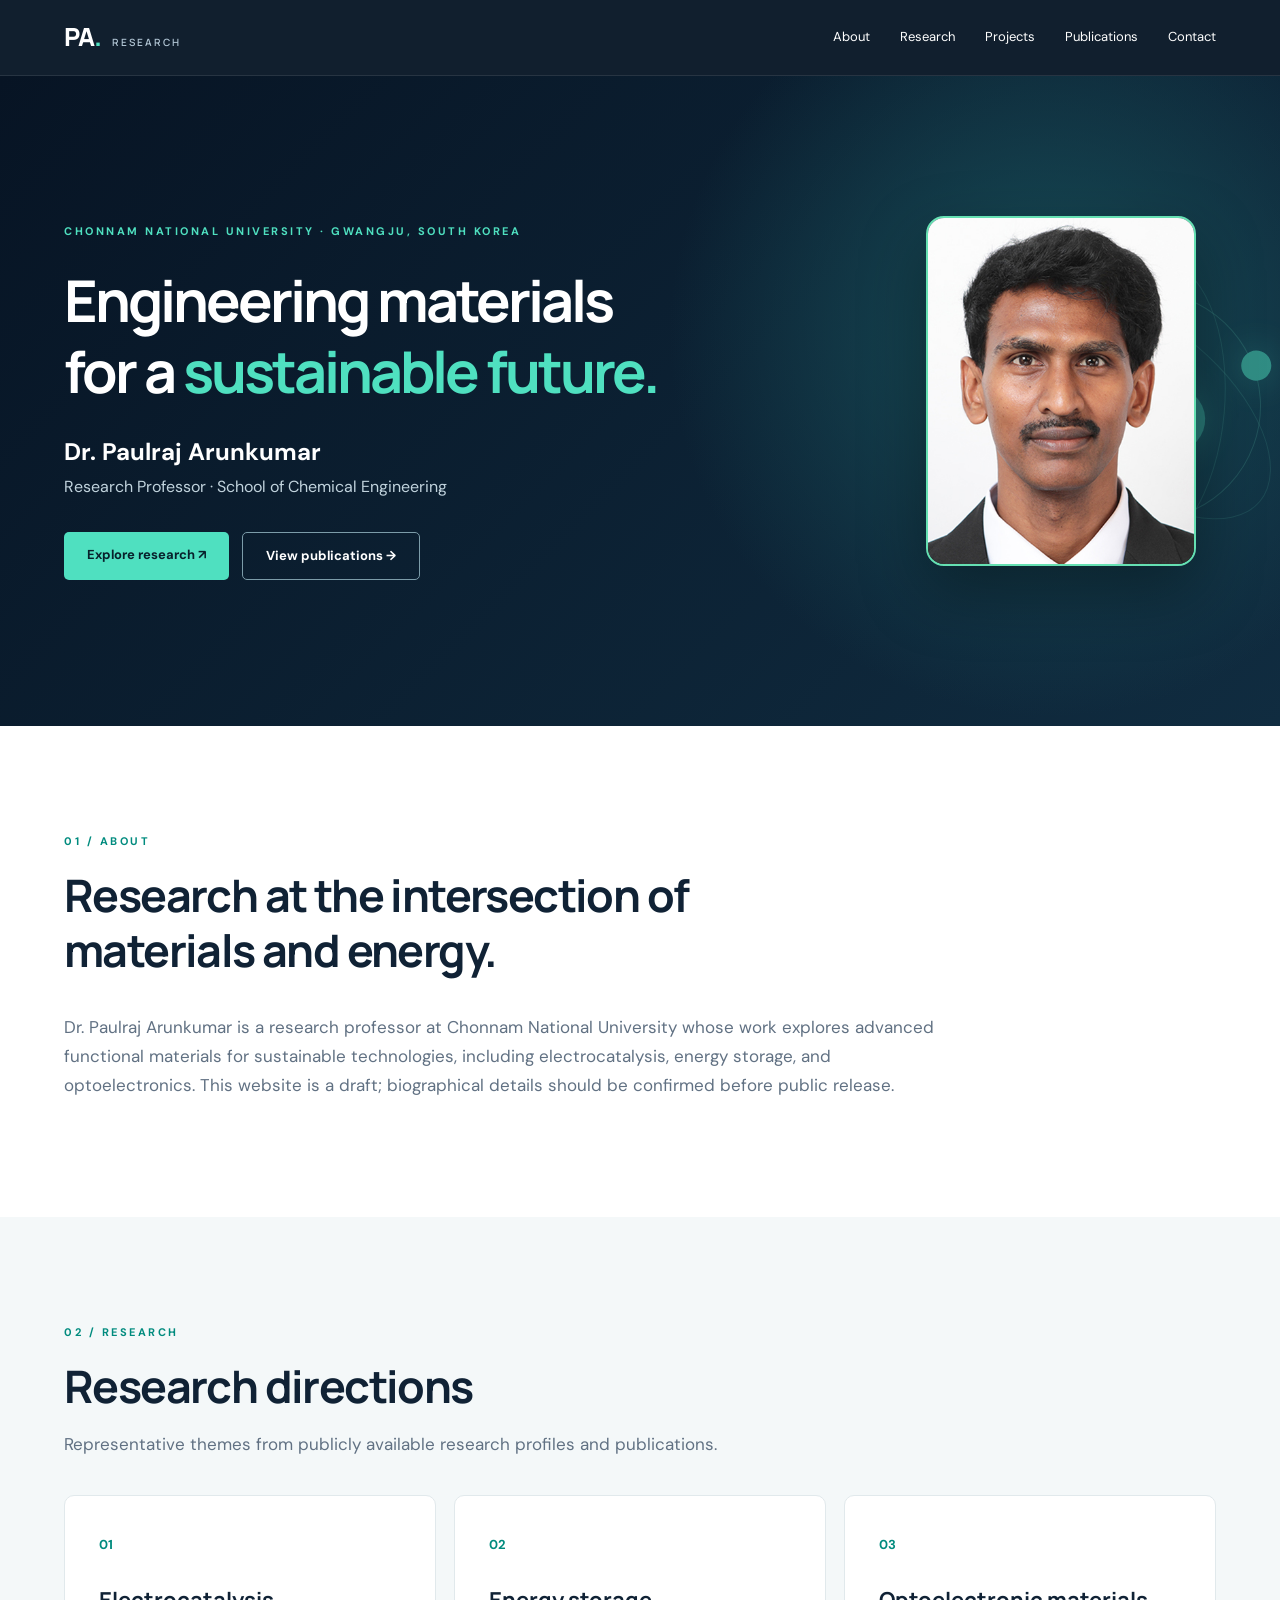
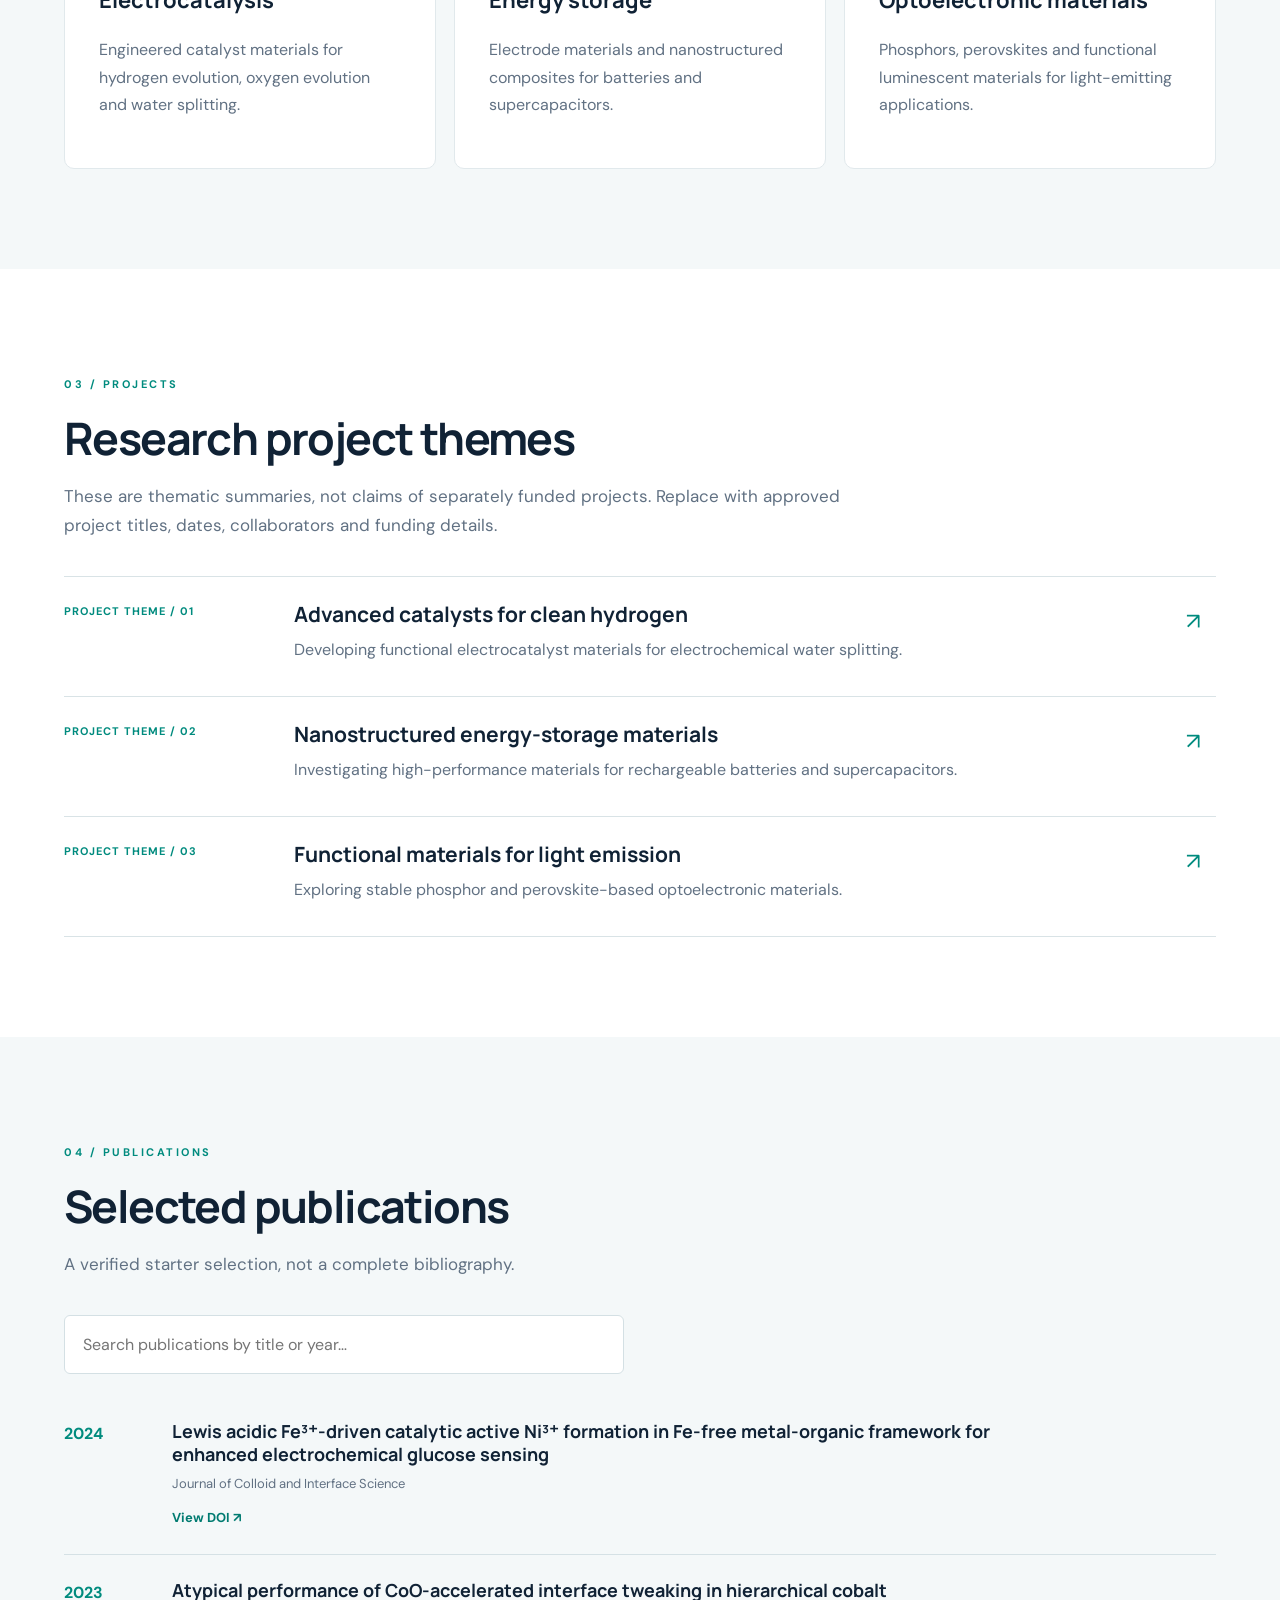
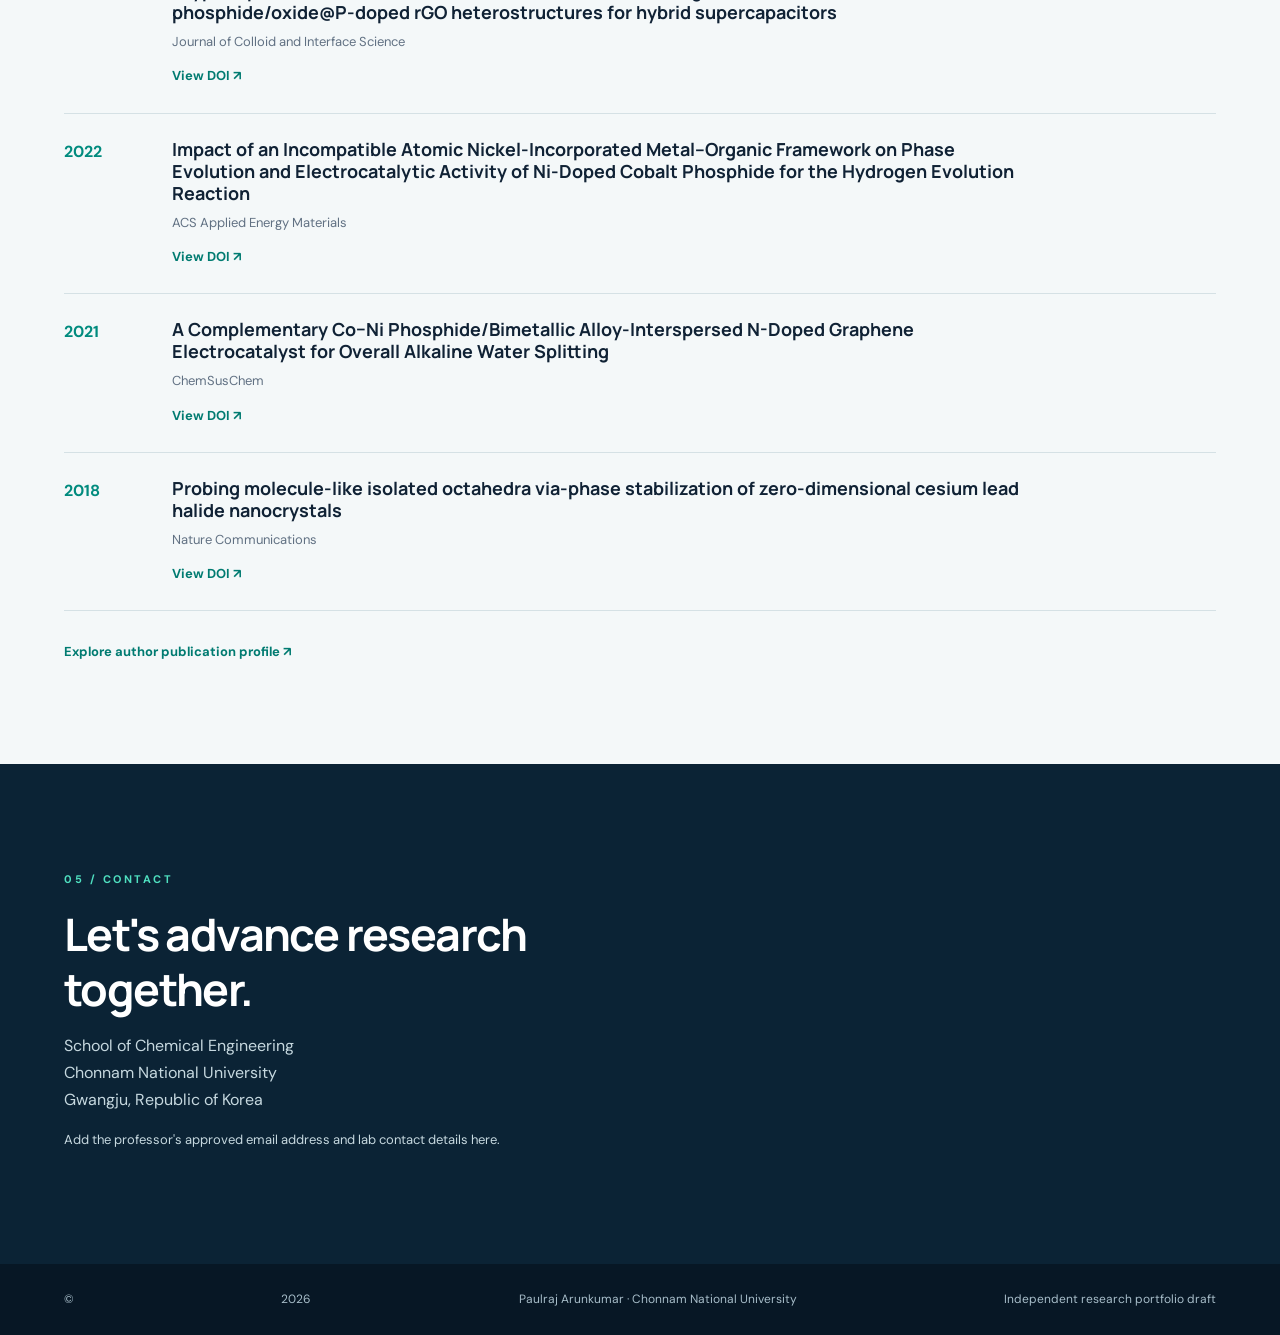
==== commit 7ad15c8e: "Update index.html" ====
--- a/index.html
+++ b/index.html
@@ -2,7 +2,7 @@
 
   <div class="professor-photo">
     <img
-      src="professor.jpg"
+      src="professor.jpeg"
       alt="Dr. Paulraj Arunkumar"
     >
   </div>
--- a/style.css
+++ b/style.css
@@ -1,23 +1,109 @@
 @import url('https://fonts.googleapis.com/css2?family=DM+Sans:wght@400;500;600;700&family=Manrope:wght@400;500;600;700;800&display=swap');:root{--navy:#081626;--navy2:#0d2437;--teal:#4fe0c0;--ink:#102235;--gray:#617183;--bg:#f4f8f9}*{box-sizing:border-box}html{scroll-behavior:smooth}body{margin:0;color:var(--ink);font-family:'DM Sans',sans-serif;line-height:1.7}a{color:inherit;text-decoration:none}.nav{height:76px;padding:0 max(5%,calc((100vw - 1180px)/2));display:flex;align-items:center;justify-content:space-between;position:sticky;top:0;z-index:10;background:rgba(8,22,38,.96);backdrop-filter:blur(16px);color:white;border-bottom:1px solid #ffffff18}.brand{font-family:Manrope,sans-serif;font-size:25px;font-weight:800;letter-spacing:-1px}.brand span{color:var(--teal)}.brand small{font-size:10px;letter-spacing:2px;font-weight:600;margin-left:7px;color:#b2c6d5}.nav nav{display:flex;gap:30px;font-size:13px}.nav nav a:hover{color:var(--teal)}.menu{display:none}.hero{min-height:610px;background:radial-gradient(circle at 82% 40%,#184f59 0%,transparent 34%),linear-gradient(135deg,#071424,#102c40);color:white;position:relative;overflow:hidden;display:flex;align-items:center}.hero-inner{max-width:1180px;width:90%;margin:auto;position:relative;z-index:2;padding:75px 0}.eyebrow,.tag{font-size:11px;font-weight:700;letter-spacing:2.5px;color:#008b7e}.eyebrow{color:var(--teal)}h1,h2,h3{font-family:Manrope,sans-serif;line-height:1.23}h1{font-size:clamp(40px,5.6vw,75px);letter-spacing:-3px;max-width:850px;margin:25px 0}h1 em{font-style:normal;color:var(--teal)}.intro{font-size:24px;font-weight:700;margin:15px 0 0}.sub{color:#c1d3dd;margin:0}.actions{display:flex;gap:13px;margin-top:32px;flex-wrap:wrap}.btn{padding:12px 23px;border-radius:5px;font-size:13px;font-weight:700}.primary{background:var(--teal);color:#08212b}.secondary{border:1px solid #7c9ca9}.molecule{position:absolute;right:6%;top:24%;width:300px;height:300px;border:1px solid #7fffd444;border-radius:50%;transform:rotate(-25deg);animation:float 7s ease-in-out infinite}.molecule:before,.molecule:after{content:'';position:absolute;inset:35px -35px;border:1px solid #7fffd433;border-radius:50%;transform:rotate(65deg)}.molecule:after{transform:rotate(-60deg)}.orb{position:absolute;width:30px;height:30px;background:var(--teal);border-radius:50%;box-shadow:0 0 35px #4fe0c088}.a{top:8%;left:10%}.b{right:-8%;top:48%}.c{bottom:4%;left:26%}.d{left:44%;top:46%;width:65px;height:65px;opacity:.7}@keyframes float{50%{transform:translateY(-22px) rotate(-20deg)}}.section{padding:100px max(5%,calc((100vw - 1180px)/2));scroll-margin-top:75px}.muted{background:var(--bg)}.section-head{max-width:790px;margin-bottom:36px}h2{font-size:clamp(31px,3.5vw,47px);letter-spacing:-1.6px;margin:14px 0}.section-head p,.wide{color:var(--gray);font-size:17px}.wide{max-width:900px}.cards{display:grid;grid-template-columns:repeat(3,1fr);gap:18px}.card{background:white;padding:34px;border:1px solid #e1e9ec;border-radius:10px;transition:transform .3s,box-shadow .3s}.card:hover{transform:translateY(-7px);box-shadow:0 18px 35px #10223512}.card .num{color:#008b7e;font-size:13px;font-weight:700}.card h3{font-size:22px;margin-top:30px}.card p,.project p,.pub p{color:var(--gray)}.project{border-top:1px solid #d9e3e6;padding:25px 0;display:grid;grid-template-columns:210px 1fr 30px;gap:20px;align-items:start}.project:last-child{border-bottom:1px solid #d9e3e6}.project-id{color:#008b7e;font-size:11px;letter-spacing:1px;font-weight:700}.project h3{margin:0;font-size:21px}.project p{margin:8px 0}.arrow{color:#008b7e;font-size:23px}#pubSearch{width:100%;max-width:560px;border:1px solid #d4e0e4;padding:15px 18px;font:inherit;border-radius:6px;margin-bottom:22px;background:white}.pub{display:grid;grid-template-columns:90px 1fr;gap:18px;border-bottom:1px solid #d5e1e5;padding:24px 0}.year{font-weight:700;color:#008b7e}.pub h3{font-size:18px;margin:0;max-width:850px}.pub p{font-size:13px;margin:8px 0}.pub a,.text-link{font-size:13px;color:#007b71;font-weight:700}.text-link{display:inline-block;margin-top:30px}.contact{background:#0b2335;color:white}.contact .tag{color:var(--teal)}.contact h2{max-width:650px}.contact p{color:#c6d8df}.note{font-size:13px}footer{background:#071725;color:#a7bdc9;padding:25px 5%;font-size:12px;display:flex;justify-content:space-between;gap:20px}@media(max-width:800px){.nav{height:68px}.menu{display:block;background:none;color:white;border:0;font-size:25px}.nav nav{display:none;position:absolute;top:68px;left:0;right:0;background:#081626;flex-direction:column;padding:25px 6%;gap:18px}.nav nav.open{display:flex}.molecule{opacity:.18;right:-100px}.section{padding:70px 6%}.cards{grid-template-columns:1fr}.project{grid-template-columns:1fr 24px}.project-id{grid-column:1/-1}.pub{grid-template-columns:1fr;gap:3px}footer{flex-direction:column}h1{letter-spacing:-1.5px}.hero-inner{width:88%}}
+/* =====================================
+   PROFESSOR PHOTO - HOMEPAGE
+===================================== */
+
+.hero {
+  position: relative;
+  min-height: 650px;
+}
+
+.hero-inner {
+  width: 90%;
+  max-width: 1180px;
+  margin: auto;
+  padding: 85px 350px 85px 0;
+  position: relative;
+  z-index: 2;
+}
+
+.hero h1 {
+  font-size: clamp(38px, 4.5vw, 65px);
+  max-width: 750px;
+}
+
+/* Photo container */
+
+.hero-visual {
+  position: absolute;
+  right: max(5%, calc((100vw - 1180px) / 2));
+  top: 50%;
+  transform: translateY(-50%);
+  width: 290px;
+  height: 370px;
+  z-index: 3;
+}
+
+/* Professor photograph */
+
 .professor-photo {
-  width: 280px;
-  height: 340px;
-  border-radius: 20px;
+  position: relative;
+  width: 270px;
+  height: 350px;
+  border-radius: 18px;
   overflow: hidden;
   border: 2px solid #65e0b2;
+  box-shadow: 0 25px 65px rgba(0, 0, 0, 0.35);
+  z-index: 2;
 }
 
 .professor-photo img {
+  display: block;
   width: 100%;
   height: 100%;
   object-fit: cover;
   object-position: center top;
 }
 
-@media (max-width: 768px) {
+/* Molecular animation behind photo */
+
+.hero-visual .molecule {
+  position: absolute;
+  width: 230px;
+  height: 230px;
+  top: 75px;
+  right: -45px;
+  opacity: 0.5;
+  z-index: 1;
+}
+
+/* Tablet and mobile */
+
+@media (max-width: 900px) {
+
+  .hero {
+    flex-direction: column;
+    padding-bottom: 45px;
+  }
+
+  .hero-inner {
+    width: 88%;
+    padding: 65px 0 30px;
+  }
+
+  .hero h1 {
+    font-size: clamp(36px, 6vw, 55px);
+  }
+
+  .hero-visual {
+    position: relative;
+    top: auto;
+    right: auto;
+    transform: none;
+    width: 250px;
+    height: 320px;
+    margin: 0 auto 30px;
+  }
+
   .professor-photo {
-    width: 220px;
-    height: 270px;
-    margin: 25px auto;
+    width: 240px;
+    height: 310px;
+  }
+
+  .hero-visual .molecule {
+    width: 180px;
+    height: 180px;
+    top: 65px;
+    right: -25px;
   }
 }
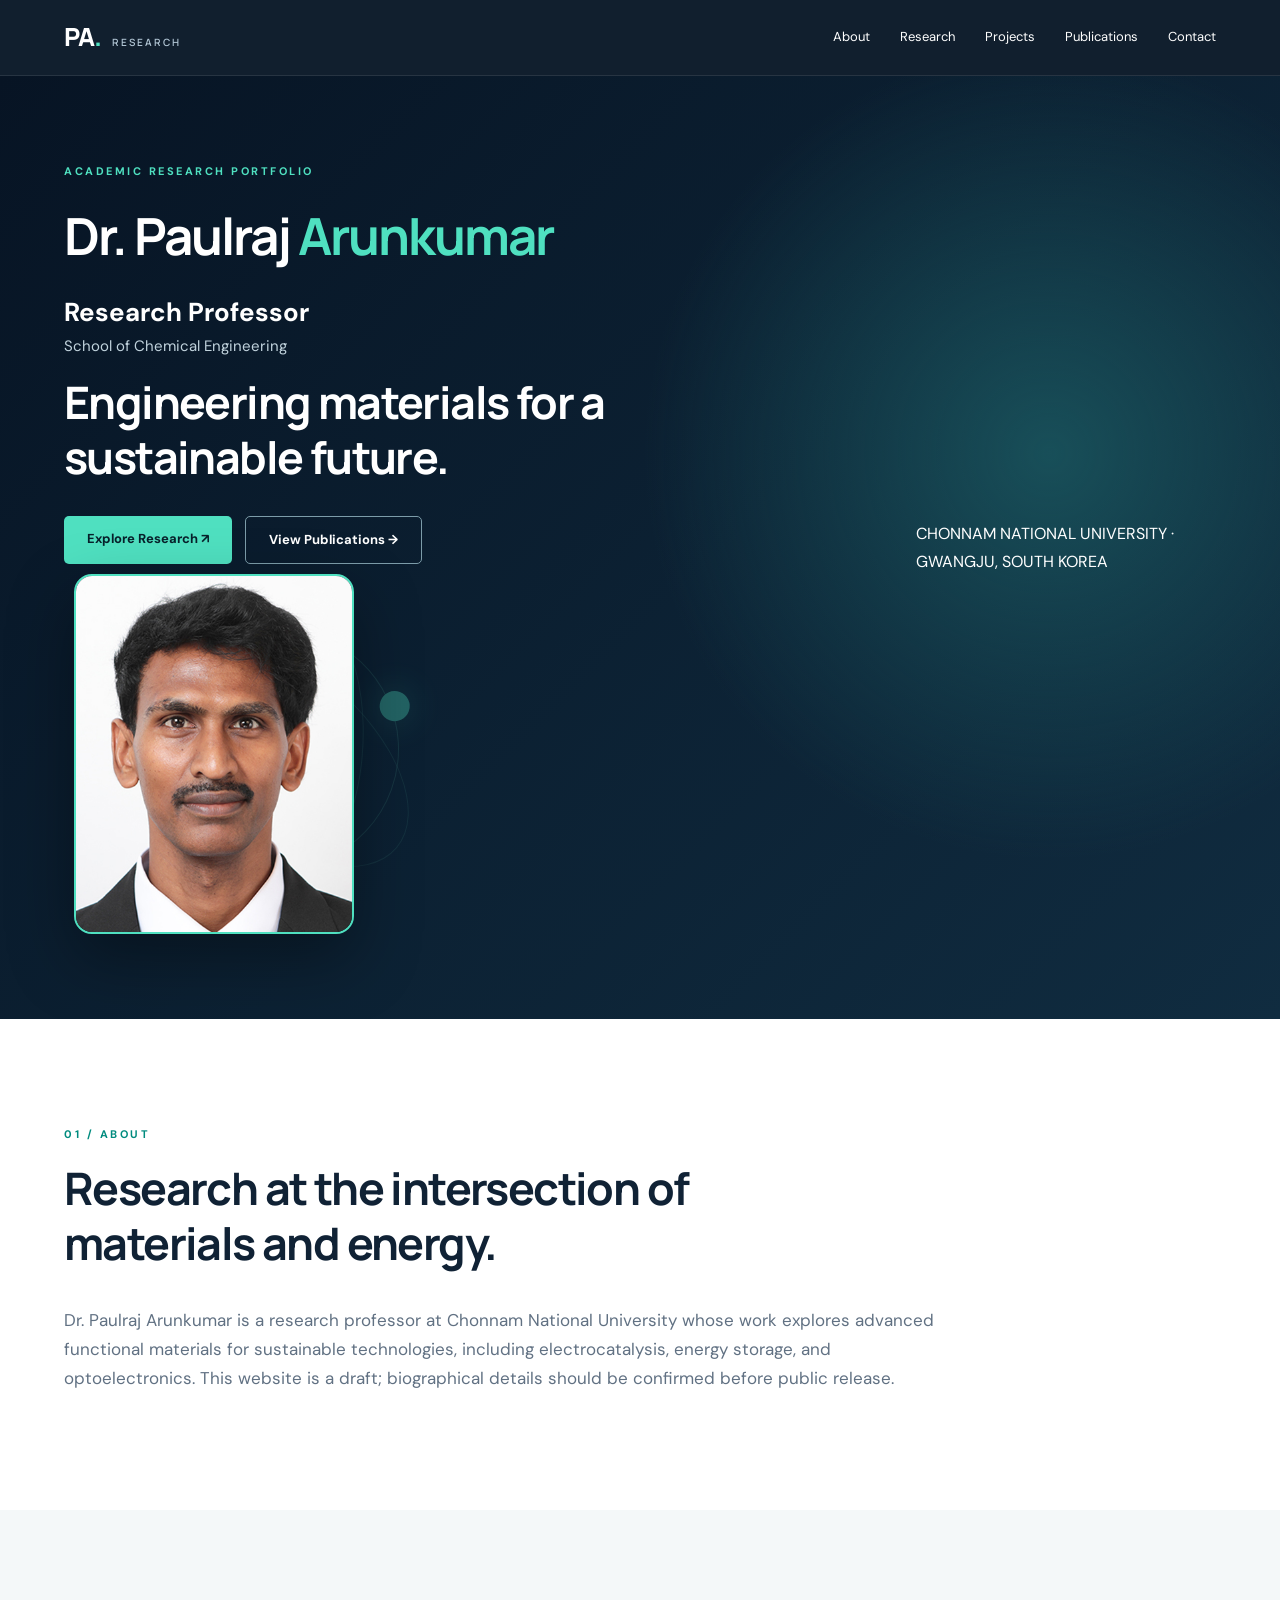
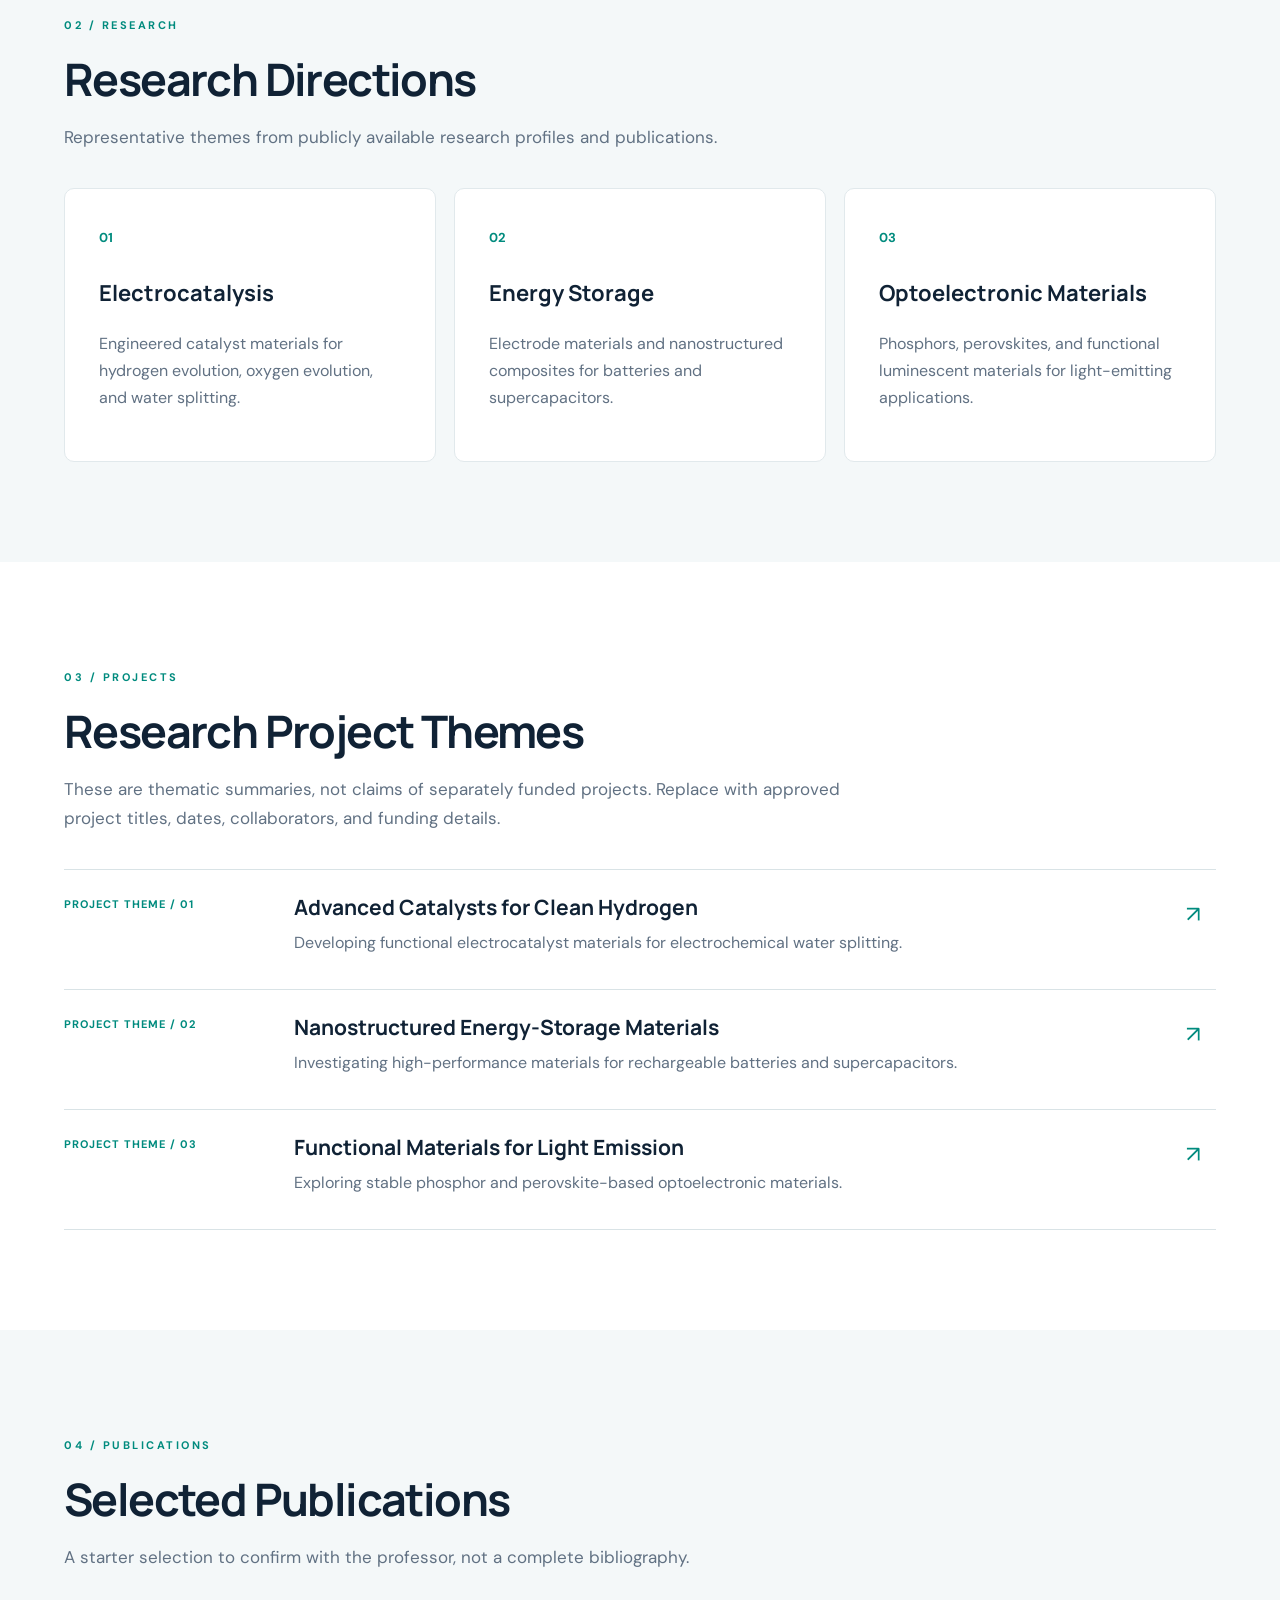
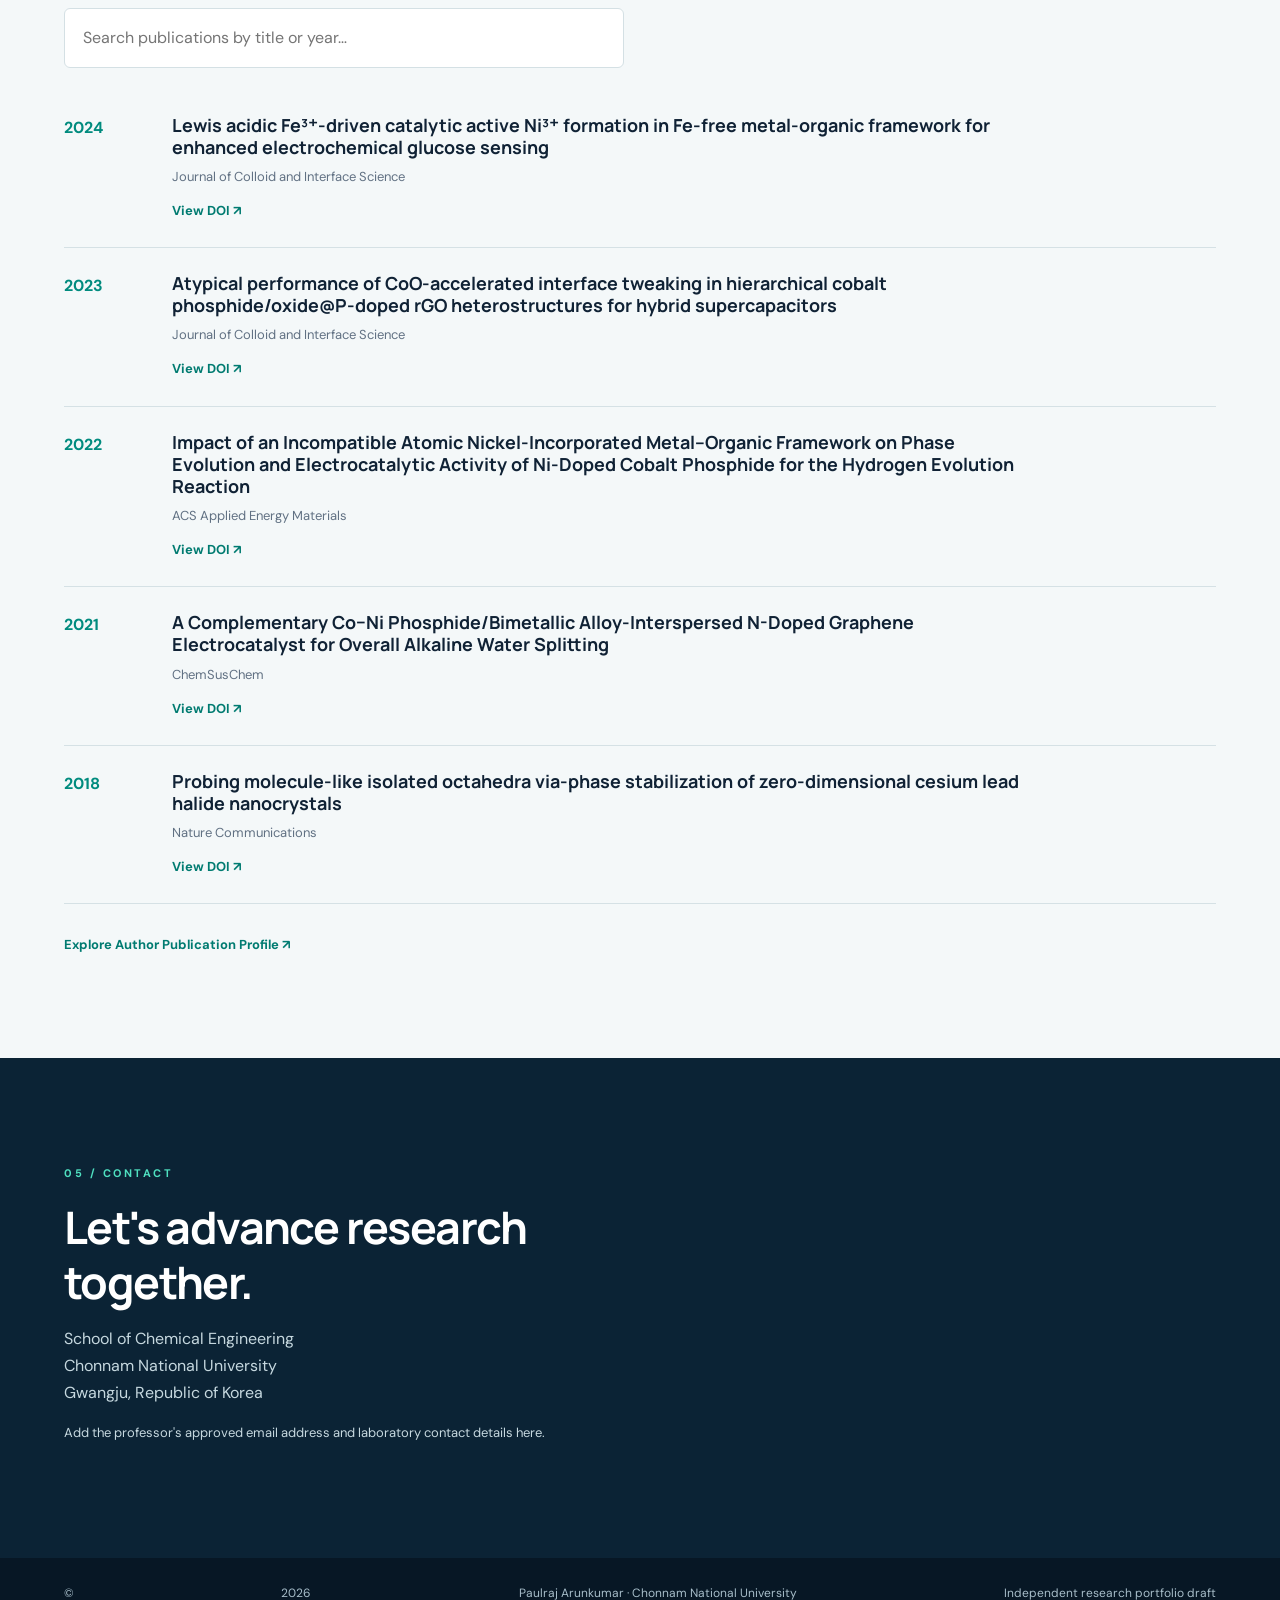
==== commit d8bf861d: "Update index.html" ====
--- a/index.html
+++ b/index.html
@@ -1,20 +1,430 @@
-<!doctype html><html lang="en"><head><meta charset="UTF-8"><meta name="viewport" content="width=device-width,initial-scale=1"><meta name="description" content="Research portfolio of Dr. Paulraj Arunkumar, School of Chemical Engineering, Chonnam National University."><title>Dr. Paulraj Arunkumar | Chemical Engineering Research</title><link rel="stylesheet" href="style.css"></head><body><header class="nav"><a class="brand" href="#home">PA<span>.</span> <small>RESEARCH</small></a><button class="menu" aria-label="Toggle navigation" aria-expanded="false">☰</button><nav id="navlinks"><a href="#about">About</a><a href="#research">Research</a><a href="#projects">Projects</a><a href="#publications">Publications</a><a href="#contact">Contact</a></nav></header><main><section id="home" class="hero"><div class="hero-inner"><div class="eyebrow">CHONNAM NATIONAL UNIVERSITY · GWANGJU, SOUTH KOREA</div><h1>Engineering materials<br>for a <em>sustainable future.</em></h1><p class="intro">Dr. Paulraj Arunkumar</p><p class="sub">Research Professor · School of Chemical Engineering</p><div class="actions"><a class="btn primary" href="#research">Explore research ↗</a><a class="btn secondary" href="#publications">View publications →</a></div></div><div class="hero-visual">
-
-  <div class="professor-photo">
-    <img
-      src="professor.jpeg"
-      alt="Dr. Paulraj Arunkumar"
-    >
-  </div>
-
-  <div class="molecule" aria-hidden="true">
-    <div class="orb a"></div>
-    <div class="orb b"></div>
-    <div class="orb c"></div>
-    <div class="orb d"></div>
-    <span></span>
-  </div>
-
-</div>
-</section><section id="about" class="section"><div class="section-head"><span class="tag">01 / ABOUT</span><h2>Research at the intersection of materials and energy.</h2></div><p class="wide">Dr. Paulraj Arunkumar is a research professor at Chonnam National University whose work explores advanced functional materials for sustainable technologies, including electrocatalysis, energy storage, and optoelectronics. This website is a draft; biographical details should be confirmed before public release.</p></section><section id="research" class="section muted"><div class="section-head"><span class="tag">02 / RESEARCH</span><h2>Research directions</h2><p>Representative themes from publicly available research profiles and publications.</p></div><div class="cards"><article class="card"><span class="num">01</span><h3>Electrocatalysis</h3><p>Engineered catalyst materials for hydrogen evolution, oxygen evolution and water splitting.</p></article><article class="card"><span class="num">02</span><h3>Energy storage</h3><p>Electrode materials and nanostructured composites for batteries and supercapacitors.</p></article><article class="card"><span class="num">03</span><h3>Optoelectronic materials</h3><p>Phosphors, perovskites and functional luminescent materials for light-emitting applications.</p></article></div></section><section id="projects" class="section"><div class="section-head"><span class="tag">03 / PROJECTS</span><h2>Research project themes</h2><p>These are thematic summaries, not claims of separately funded projects. Replace with approved project titles, dates, collaborators and funding details.</p></div><div class="project"><span class="project-id">PROJECT THEME / 01</span><div><h3>Advanced catalysts for clean hydrogen</h3><p>Developing functional electrocatalyst materials for electrochemical water splitting.</p></div><span class="arrow">↗</span></div><div class="project"><span class="project-id">PROJECT THEME / 02</span><div><h3>Nanostructured energy-storage materials</h3><p>Investigating high-performance materials for rechargeable batteries and supercapacitors.</p></div><span class="arrow">↗</span></div><div class="project"><span class="project-id">PROJECT THEME / 03</span><div><h3>Functional materials for light emission</h3><p>Exploring stable phosphor and perovskite-based optoelectronic materials.</p></div><span class="arrow">↗</span></div></section><section id="publications" class="section muted"><div class="section-head"><span class="tag">04 / PUBLICATIONS</span><h2>Selected publications</h2><p>A verified starter selection, not a complete bibliography.</p></div><input id="pubSearch" type="search" placeholder="Search publications by title or year…" aria-label="Search publications"><div id="pubList"><article class="pub" data-search="2024 glucose sensing metal-organic framework"><span class="year">2024</span><div><h3>Lewis acidic Fe³⁺-driven catalytic active Ni³⁺ formation in Fe-free metal-organic framework for enhanced electrochemical glucose sensing</h3><p>Journal of Colloid and Interface Science</p><a href="https://doi.org/10.1016/j.jcis.2023.11.063" target="_blank" rel="noopener">View DOI ↗</a></div></article><article class="pub" data-search="2023 supercapacitors cobalt phosphide oxide"><span class="year">2023</span><div><h3>Atypical performance of CoO-accelerated interface tweaking in hierarchical cobalt phosphide/oxide@P-doped rGO heterostructures for hybrid supercapacitors</h3><p>Journal of Colloid and Interface Science</p><a href="https://doi.org/10.1016/j.jcis.2022.12.055" target="_blank" rel="noopener">View DOI ↗</a></div></article><article class="pub" data-search="2022 nickel metal organic framework hydrogen evolution"><span class="year">2022</span><div><h3>Impact of an Incompatible Atomic Nickel-Incorporated Metal–Organic Framework on Phase Evolution and Electrocatalytic Activity of Ni-Doped Cobalt Phosphide for the Hydrogen Evolution Reaction</h3><p>ACS Applied Energy Materials</p><a href="https://doi.org/10.1021/acsaem.1c03638" target="_blank" rel="noopener">View DOI ↗</a></div></article><article class="pub" data-search="2021 alkaline water splitting phosphide graphene"><span class="year">2021</span><div><h3>A Complementary Co−Ni Phosphide/Bimetallic Alloy-Interspersed N-Doped Graphene Electrocatalyst for Overall Alkaline Water Splitting</h3><p>ChemSusChem</p><a href="https://doi.org/10.1002/cssc.202100116" target="_blank" rel="noopener">View DOI ↗</a></div></article><article class="pub" data-search="2018 cesium lead halide nanocrystals"><span class="year">2018</span><div><h3>Probing molecule-like isolated octahedra via-phase stabilization of zero-dimensional cesium lead halide nanocrystals</h3><p>Nature Communications</p><a href="https://doi.org/10.1038/s41467-018-07097-x" target="_blank" rel="noopener">View DOI ↗</a></div></article></div><p id="noResults" hidden>No matching publications found.</p><a class="text-link" href="https://www.sciencedirect.com/author/25640611200/arunkumar-paulraj" target="_blank" rel="noopener">Explore author publication profile ↗</a></section><section id="contact" class="section contact"><span class="tag">05 / CONTACT</span><h2>Let's advance research together.</h2><p>School of Chemical Engineering<br>Chonnam National University<br>Gwangju, Republic of Korea</p><p class="note">Add the professor's approved email address and lab contact details here.</p></section></main><footer>© <span id="year"></span> Paulraj Arunkumar · Chonnam National University <span>Independent research portfolio draft</span></footer><script src="script.js"></script></body></html>
-
+<!doctype html>
+<html lang="en">
+<head>
+  <meta charset="UTF-8">
+  <meta name="viewport" content="width=device-width, initial-scale=1">
+  <meta name="description" content="Research portfolio of Dr. Paulraj Arunkumar, School of Chemical Engineering, Chonnam National University.">
+  <title>Dr. Paulraj Arunkumar | Chemical Engineering Research</title>
+  <link rel="stylesheet" href="style.css">
+</head>
+
+<body>
+
+  <!-- NAVIGATION -->
+  <header class="nav">
+    <a class="brand" href="#home">
+      PA<span>.</span> <small>RESEARCH</small>
+    </a>
+
+    <button class="menu" aria-label="Toggle navigation"
+            aria-controls="navlinks" aria-expanded="false">☰</button>
+
+    <nav id="navlinks" aria-label="Main navigation">
+      <a href="#about">About</a>
+      <a href="#research">Research</a>
+      <a href="#projects">Projects</a>
+      <a href="#publications">Publications</a>
+      <a href="#contact">Contact</a>
+    </nav>
+  </header>
+
+  <main>
+
+    <!-- =========================
+         HOMEPAGE
+    ========================== -->
+    <section id="home" class="hero">
+
+      <div class="hero-layout">
+
+        <!-- LEFT SIDE -->
+        <div class="hero-inner">
+
+          <p class="eyebrow">
+            ACADEMIC RESEARCH PORTFOLIO
+          </p>
+
+          <!-- EDIT PROFESSOR NAME HERE -->
+          <h1 class="professor-name">
+            Dr. Paulraj <em>Arunkumar</em>
+          </h1>
+
+          <!-- EDIT DESIGNATION HERE -->
+          <p class="intro">Research Professor</p>
+          <p class="sub">School of Chemical Engineering</p>
+
+          <!-- EDIT RESEARCH HEADLINE HERE -->
+          <h2 class="hero-tagline">
+            Engineering materials for a
+            <span>sustainable future.</span>
+          </h2>
+
+          <div class="actions">
+            <a class="btn primary" href="#research">
+              Explore Research ↗
+            </a>
+
+            <a class="btn secondary" href="#publications">
+              View Publications →
+            </a>
+          </div>
+
+        </div>
+
+        <!-- RIGHT SIDE: PROFESSOR PHOTO -->
+        <div class="hero-visual">
+
+          <div class="professor-photo">
+            <img
+              src="professor.jpeg"
+              alt="Dr. Paulraj Arunkumar"
+            >
+          </div>
+
+          <!-- MOLECULAR ANIMATION -->
+          <div class="molecule" aria-hidden="true">
+            <div class="orb a"></div>
+            <div class="orb b"></div>
+            <div class="orb c"></div>
+            <div class="orb d"></div>
+          </div>
+
+        </div>
+
+      </div>
+
+      <!-- UNIVERSITY AT BOTTOM -->
+      <div class="hero-bottom">
+        CHONNAM NATIONAL UNIVERSITY
+        <span>·</span>
+        GWANGJU, SOUTH KOREA
+      </div>
+
+    </section>
+
+
+    <!-- =========================
+         ABOUT
+    ========================== -->
+    <section id="about" class="section">
+
+      <div class="section-head">
+        <span class="tag">01 / ABOUT</span>
+        <h2>
+          Research at the intersection
+          of materials and energy.
+        </h2>
+      </div>
+
+      <p class="wide">
+        Dr. Paulraj Arunkumar is a research professor at
+        Chonnam National University whose work explores
+        advanced functional materials for sustainable
+        technologies, including electrocatalysis,
+        energy storage, and optoelectronics.
+        This website is a draft; biographical details
+        should be confirmed before public release.
+      </p>
+
+    </section>
+
+
+    <!-- =========================
+         RESEARCH
+    ========================== -->
+    <section id="research" class="section muted">
+
+      <div class="section-head">
+        <span class="tag">02 / RESEARCH</span>
+        <h2>Research Directions</h2>
+        <p>
+          Representative themes from publicly available
+          research profiles and publications.
+        </p>
+      </div>
+
+      <div class="cards">
+
+        <article class="card">
+          <span class="num">01</span>
+          <h3>Electrocatalysis</h3>
+          <p>
+            Engineered catalyst materials for hydrogen
+            evolution, oxygen evolution, and water splitting.
+          </p>
+        </article>
+
+        <article class="card">
+          <span class="num">02</span>
+          <h3>Energy Storage</h3>
+          <p>
+            Electrode materials and nanostructured composites
+            for batteries and supercapacitors.
+          </p>
+        </article>
+
+        <article class="card">
+          <span class="num">03</span>
+          <h3>Optoelectronic Materials</h3>
+          <p>
+            Phosphors, perovskites, and functional
+            luminescent materials for light-emitting
+            applications.
+          </p>
+        </article>
+
+      </div>
+
+    </section>
+
+
+    <!-- =========================
+         PROJECTS
+    ========================== -->
+    <section id="projects" class="section">
+
+      <div class="section-head">
+        <span class="tag">03 / PROJECTS</span>
+        <h2>Research Project Themes</h2>
+        <p>
+          These are thematic summaries, not claims of
+          separately funded projects. Replace with approved
+          project titles, dates, collaborators, and funding details.
+        </p>
+      </div>
+
+      <div class="project">
+        <span class="project-id">PROJECT THEME / 01</span>
+
+        <div>
+          <h3>Advanced Catalysts for Clean Hydrogen</h3>
+          <p>
+            Developing functional electrocatalyst materials
+            for electrochemical water splitting.
+          </p>
+        </div>
+
+        <span class="arrow">↗</span>
+      </div>
+
+      <div class="project">
+        <span class="project-id">PROJECT THEME / 02</span>
+
+        <div>
+          <h3>Nanostructured Energy-Storage Materials</h3>
+          <p>
+            Investigating high-performance materials
+            for rechargeable batteries and supercapacitors.
+          </p>
+        </div>
+
+        <span class="arrow">↗</span>
+      </div>
+
+      <div class="project">
+        <span class="project-id">PROJECT THEME / 03</span>
+
+        <div>
+          <h3>Functional Materials for Light Emission</h3>
+          <p>
+            Exploring stable phosphor and perovskite-based
+            optoelectronic materials.
+          </p>
+        </div>
+
+        <span class="arrow">↗</span>
+      </div>
+
+    </section>
+
+
+    <!-- =========================
+         PUBLICATIONS
+    ========================== -->
+    <section id="publications" class="section muted">
+
+      <div class="section-head">
+        <span class="tag">04 / PUBLICATIONS</span>
+        <h2>Selected Publications</h2>
+        <p>
+          A starter selection to confirm with the professor,
+          not a complete bibliography.
+        </p>
+      </div>
+
+      <input
+        id="pubSearch"
+        type="search"
+        placeholder="Search publications by title or year…"
+        aria-label="Search publications"
+      >
+
+      <div id="pubList">
+
+        <!-- PUBLICATION 1 -->
+        <article class="pub"
+          data-search="2024 glucose sensing metal-organic framework">
+
+          <span class="year">2024</span>
+
+          <div>
+            <h3>
+              Lewis acidic Fe³⁺-driven catalytic active
+              Ni³⁺ formation in Fe-free metal-organic
+              framework for enhanced electrochemical
+              glucose sensing
+            </h3>
+
+            <p>Journal of Colloid and Interface Science</p>
+
+            <a href="https://doi.org/10.1016/j.jcis.2023.11.063"
+               target="_blank" rel="noopener noreferrer">
+              View DOI ↗
+            </a>
+          </div>
+        </article>
+
+        <!-- PUBLICATION 2 -->
+        <article class="pub"
+          data-search="2023 supercapacitors cobalt phosphide oxide">
+
+          <span class="year">2023</span>
+
+          <div>
+            <h3>
+              Atypical performance of CoO-accelerated
+              interface tweaking in hierarchical cobalt
+              phosphide/oxide@P-doped rGO heterostructures
+              for hybrid supercapacitors
+            </h3>
+
+            <p>Journal of Colloid and Interface Science</p>
+
+            <a href="https://doi.org/10.1016/j.jcis.2022.12.055"
+               target="_blank" rel="noopener noreferrer">
+              View DOI ↗
+            </a>
+          </div>
+        </article>
+
+        <!-- PUBLICATION 3 -->
+        <article class="pub"
+          data-search="2022 nickel metal organic framework hydrogen evolution">
+
+          <span class="year">2022</span>
+
+          <div>
+            <h3>
+              Impact of an Incompatible Atomic
+              Nickel-Incorporated Metal–Organic Framework
+              on Phase Evolution and Electrocatalytic
+              Activity of Ni-Doped Cobalt Phosphide
+              for the Hydrogen Evolution Reaction
+            </h3>
+
+            <p>ACS Applied Energy Materials</p>
+
+            <a href="https://doi.org/10.1021/acsaem.1c03638"
+               target="_blank" rel="noopener noreferrer">
+              View DOI ↗
+            </a>
+          </div>
+        </article>
+
+        <!-- PUBLICATION 4 -->
+        <article class="pub"
+          data-search="2021 alkaline water splitting phosphide graphene">
+
+          <span class="year">2021</span>
+
+          <div>
+            <h3>
+              A Complementary Co−Ni Phosphide/Bimetallic
+              Alloy-Interspersed N-Doped Graphene
+              Electrocatalyst for Overall Alkaline
+              Water Splitting
+            </h3>
+
+            <p>ChemSusChem</p>
+
+            <a href="https://doi.org/10.1002/cssc.202100116"
+               target="_blank" rel="noopener noreferrer">
+              View DOI ↗
+            </a>
+          </div>
+        </article>
+
+        <!-- PUBLICATION 5 -->
+        <article class="pub"
+          data-search="2018 cesium lead halide nanocrystals">
+
+          <span class="year">2018</span>
+
+          <div>
+            <h3>
+              Probing molecule-like isolated octahedra
+              via-phase stabilization of zero-dimensional
+              cesium lead halide nanocrystals
+            </h3>
+
+            <p>Nature Communications</p>
+
+            <a href="https://doi.org/10.1038/s41467-018-07097-x"
+               target="_blank" rel="noopener noreferrer">
+              View DOI ↗
+            </a>
+          </div>
+        </article>
+
+      </div>
+
+      <p id="noResults" hidden>
+        No matching publications found.
+      </p>
+
+      <a class="text-link"
+         href="https://www.sciencedirect.com/author/25640611200/arunkumar-paulraj"
+         target="_blank" rel="noopener noreferrer">
+        Explore Author Publication Profile ↗
+      </a>
+
+    </section>
+
+
+    <!-- =========================
+         CONTACT
+    ========================== -->
+    <section id="contact" class="section contact">
+
+      <span class="tag">05 / CONTACT</span>
+
+      <h2>Let's advance research together.</h2>
+
+      <p>
+        School of Chemical Engineering<br>
+        Chonnam National University<br>
+        Gwangju, Republic of Korea
+      </p>
+
+      <p class="note">
+        Add the professor's approved email address
+        and laboratory contact details here.
+      </p>
+
+    </section>
+
+  </main>
+
+
+  <!-- FOOTER -->
+  <footer>
+    © <span id="year"></span>
+    Paulraj Arunkumar · Chonnam National University
+
+    <span>Independent research portfolio draft</span>
+  </footer>
+
+  <script src="script.js"></script>
+
+</body>
+</html>
--- a/style.css
+++ b/style.css
@@ -1,48 +1,68 @@
 @import url('https://fonts.googleapis.com/css2?family=DM+Sans:wght@400;500;600;700&family=Manrope:wght@400;500;600;700;800&display=swap');:root{--navy:#081626;--navy2:#0d2437;--teal:#4fe0c0;--ink:#102235;--gray:#617183;--bg:#f4f8f9}*{box-sizing:border-box}html{scroll-behavior:smooth}body{margin:0;color:var(--ink);font-family:'DM Sans',sans-serif;line-height:1.7}a{color:inherit;text-decoration:none}.nav{height:76px;padding:0 max(5%,calc((100vw - 1180px)/2));display:flex;align-items:center;justify-content:space-between;position:sticky;top:0;z-index:10;background:rgba(8,22,38,.96);backdrop-filter:blur(16px);color:white;border-bottom:1px solid #ffffff18}.brand{font-family:Manrope,sans-serif;font-size:25px;font-weight:800;letter-spacing:-1px}.brand span{color:var(--teal)}.brand small{font-size:10px;letter-spacing:2px;font-weight:600;margin-left:7px;color:#b2c6d5}.nav nav{display:flex;gap:30px;font-size:13px}.nav nav a:hover{color:var(--teal)}.menu{display:none}.hero{min-height:610px;background:radial-gradient(circle at 82% 40%,#184f59 0%,transparent 34%),linear-gradient(135deg,#071424,#102c40);color:white;position:relative;overflow:hidden;display:flex;align-items:center}.hero-inner{max-width:1180px;width:90%;margin:auto;position:relative;z-index:2;padding:75px 0}.eyebrow,.tag{font-size:11px;font-weight:700;letter-spacing:2.5px;color:#008b7e}.eyebrow{color:var(--teal)}h1,h2,h3{font-family:Manrope,sans-serif;line-height:1.23}h1{font-size:clamp(40px,5.6vw,75px);letter-spacing:-3px;max-width:850px;margin:25px 0}h1 em{font-style:normal;color:var(--teal)}.intro{font-size:24px;font-weight:700;margin:15px 0 0}.sub{color:#c1d3dd;margin:0}.actions{display:flex;gap:13px;margin-top:32px;flex-wrap:wrap}.btn{padding:12px 23px;border-radius:5px;font-size:13px;font-weight:700}.primary{background:var(--teal);color:#08212b}.secondary{border:1px solid #7c9ca9}.molecule{position:absolute;right:6%;top:24%;width:300px;height:300px;border:1px solid #7fffd444;border-radius:50%;transform:rotate(-25deg);animation:float 7s ease-in-out infinite}.molecule:before,.molecule:after{content:'';position:absolute;inset:35px -35px;border:1px solid #7fffd433;border-radius:50%;transform:rotate(65deg)}.molecule:after{transform:rotate(-60deg)}.orb{position:absolute;width:30px;height:30px;background:var(--teal);border-radius:50%;box-shadow:0 0 35px #4fe0c088}.a{top:8%;left:10%}.b{right:-8%;top:48%}.c{bottom:4%;left:26%}.d{left:44%;top:46%;width:65px;height:65px;opacity:.7}@keyframes float{50%{transform:translateY(-22px) rotate(-20deg)}}.section{padding:100px max(5%,calc((100vw - 1180px)/2));scroll-margin-top:75px}.muted{background:var(--bg)}.section-head{max-width:790px;margin-bottom:36px}h2{font-size:clamp(31px,3.5vw,47px);letter-spacing:-1.6px;margin:14px 0}.section-head p,.wide{color:var(--gray);font-size:17px}.wide{max-width:900px}.cards{display:grid;grid-template-columns:repeat(3,1fr);gap:18px}.card{background:white;padding:34px;border:1px solid #e1e9ec;border-radius:10px;transition:transform .3s,box-shadow .3s}.card:hover{transform:translateY(-7px);box-shadow:0 18px 35px #10223512}.card .num{color:#008b7e;font-size:13px;font-weight:700}.card h3{font-size:22px;margin-top:30px}.card p,.project p,.pub p{color:var(--gray)}.project{border-top:1px solid #d9e3e6;padding:25px 0;display:grid;grid-template-columns:210px 1fr 30px;gap:20px;align-items:start}.project:last-child{border-bottom:1px solid #d9e3e6}.project-id{color:#008b7e;font-size:11px;letter-spacing:1px;font-weight:700}.project h3{margin:0;font-size:21px}.project p{margin:8px 0}.arrow{color:#008b7e;font-size:23px}#pubSearch{width:100%;max-width:560px;border:1px solid #d4e0e4;padding:15px 18px;font:inherit;border-radius:6px;margin-bottom:22px;background:white}.pub{display:grid;grid-template-columns:90px 1fr;gap:18px;border-bottom:1px solid #d5e1e5;padding:24px 0}.year{font-weight:700;color:#008b7e}.pub h3{font-size:18px;margin:0;max-width:850px}.pub p{font-size:13px;margin:8px 0}.pub a,.text-link{font-size:13px;color:#007b71;font-weight:700}.text-link{display:inline-block;margin-top:30px}.contact{background:#0b2335;color:white}.contact .tag{color:var(--teal)}.contact h2{max-width:650px}.contact p{color:#c6d8df}.note{font-size:13px}footer{background:#071725;color:#a7bdc9;padding:25px 5%;font-size:12px;display:flex;justify-content:space-between;gap:20px}@media(max-width:800px){.nav{height:68px}.menu{display:block;background:none;color:white;border:0;font-size:25px}.nav nav{display:none;position:absolute;top:68px;left:0;right:0;background:#081626;flex-direction:column;padding:25px 6%;gap:18px}.nav nav.open{display:flex}.molecule{opacity:.18;right:-100px}.section{padding:70px 6%}.cards{grid-template-columns:1fr}.project{grid-template-columns:1fr 24px}.project-id{grid-column:1/-1}.pub{grid-template-columns:1fr;gap:3px}footer{flex-direction:column}h1{letter-spacing:-1.5px}.hero-inner{width:88%}}
 /* =====================================
-   PROFESSOR PHOTO - HOMEPAGE
+   MODERN PROFESSOR HOMEPAGE
 ===================================== */
 
+/* Two-column homepage */
+
 .hero {
-  position: relative;
+  display: grid;
+  grid-template-columns: minmax(0, 1fr) 300px;
+  align-items: center;
+  gap: 55px;
+
   min-height: 650px;
+  padding: 75px max(5%, calc((100vw - 1180px) / 2));
 }
 
+/* Left: Introduction */
+
 .hero-inner {
-  width: 90%;
-  max-width: 1180px;
-  margin: auto;
-  padding: 85px 350px 85px 0;
+  width: 100%;
+  max-width: 750px;
+  margin: 0;
+  padding: 0;
   position: relative;
   z-index: 2;
 }
 
 .hero h1 {
-  font-size: clamp(38px, 4.5vw, 65px);
-  max-width: 750px;
+  font-size: clamp(38px, 4vw, 60px);
+  line-height: 1.16;
+  letter-spacing: -2px;
+  max-width: 720px;
+  margin: 25px 0;
 }
 
-/* Photo container */
+.hero .intro {
+  font-size: 26px;
+  font-weight: 700;
+  margin-top: 25px;
+}
+
+.hero .sub {
+  font-size: 15px;
+  color: #c1d3dd;
+}
+
+/* Right: Professor photograph */
 
 .hero-visual {
-  position: absolute;
-  right: max(5%, calc((100vw - 1180px) / 2));
-  top: 50%;
-  transform: translateY(-50%);
-  width: 290px;
-  height: 370px;
-  z-index: 3;
+  position: relative;
+  width: 300px;
+  height: 380px;
+  display: flex;
+  align-items: center;
+  justify-content: center;
 }
-
-/* Professor photograph */
 
 .professor-photo {
   position: relative;
-  width: 270px;
-  height: 350px;
+  width: 280px;
+  height: 360px;
   border-radius: 18px;
   overflow: hidden;
-  border: 2px solid #65e0b2;
+  border: 2px solid #4fe0c0;
   box-shadow: 0 25px 65px rgba(0, 0, 0, 0.35);
   z-index: 2;
 }
@@ -59,51 +79,76 @@
 
 .hero-visual .molecule {
   position: absolute;
-  width: 230px;
-  height: 230px;
-  top: 75px;
-  right: -45px;
-  opacity: 0.5;
+  width: 240px;
+  height: 240px;
+  top: 65px;
+  right: -35px;
+  opacity: 0.35;
   z-index: 1;
 }
 
-/* Tablet and mobile */
+/* Tablet */
 
-@media (max-width: 900px) {
+@media (max-width: 1000px) {
 
   .hero {
+    grid-template-columns: minmax(0, 1fr) 240px;
+    gap: 30px;
+    padding: 65px 5%;
+  }
+
+  .hero-visual {
+    width: 240px;
+    height: 320px;
+  }
+
+  .professor-photo {
+    width: 225px;
+    height: 295px;
+  }
+
+  .hero h1 {
+    font-size: clamp(34px, 4vw, 48px);
+  }
+}
+
+/* Mobile */
+
+@media (max-width: 700px) {
+
+  .hero {
+    display: flex;
     flex-direction: column;
-    padding-bottom: 45px;
+    align-items: center;
+    gap: 35px;
+    padding: 65px 6%;
   }
 
   .hero-inner {
-    width: 88%;
-    padding: 65px 0 30px;
+    width: 100%;
+    padding: 0;
   }
 
   .hero h1 {
-    font-size: clamp(36px, 6vw, 55px);
+    font-size: clamp(32px, 8vw, 42px);
+    letter-spacing: -1.5px;
   }
 
   .hero-visual {
-    position: relative;
-    top: auto;
-    right: auto;
-    transform: none;
     width: 250px;
-    height: 320px;
-    margin: 0 auto 30px;
+    height: 325px;
+    margin: 0 auto;
   }
 
   .professor-photo {
-    width: 240px;
-    height: 310px;
+    width: 235px;
+    height: 305px;
   }
 
   .hero-visual .molecule {
     width: 180px;
     height: 180px;
     top: 65px;
-    right: -25px;
+    right: -20px;
   }
 }
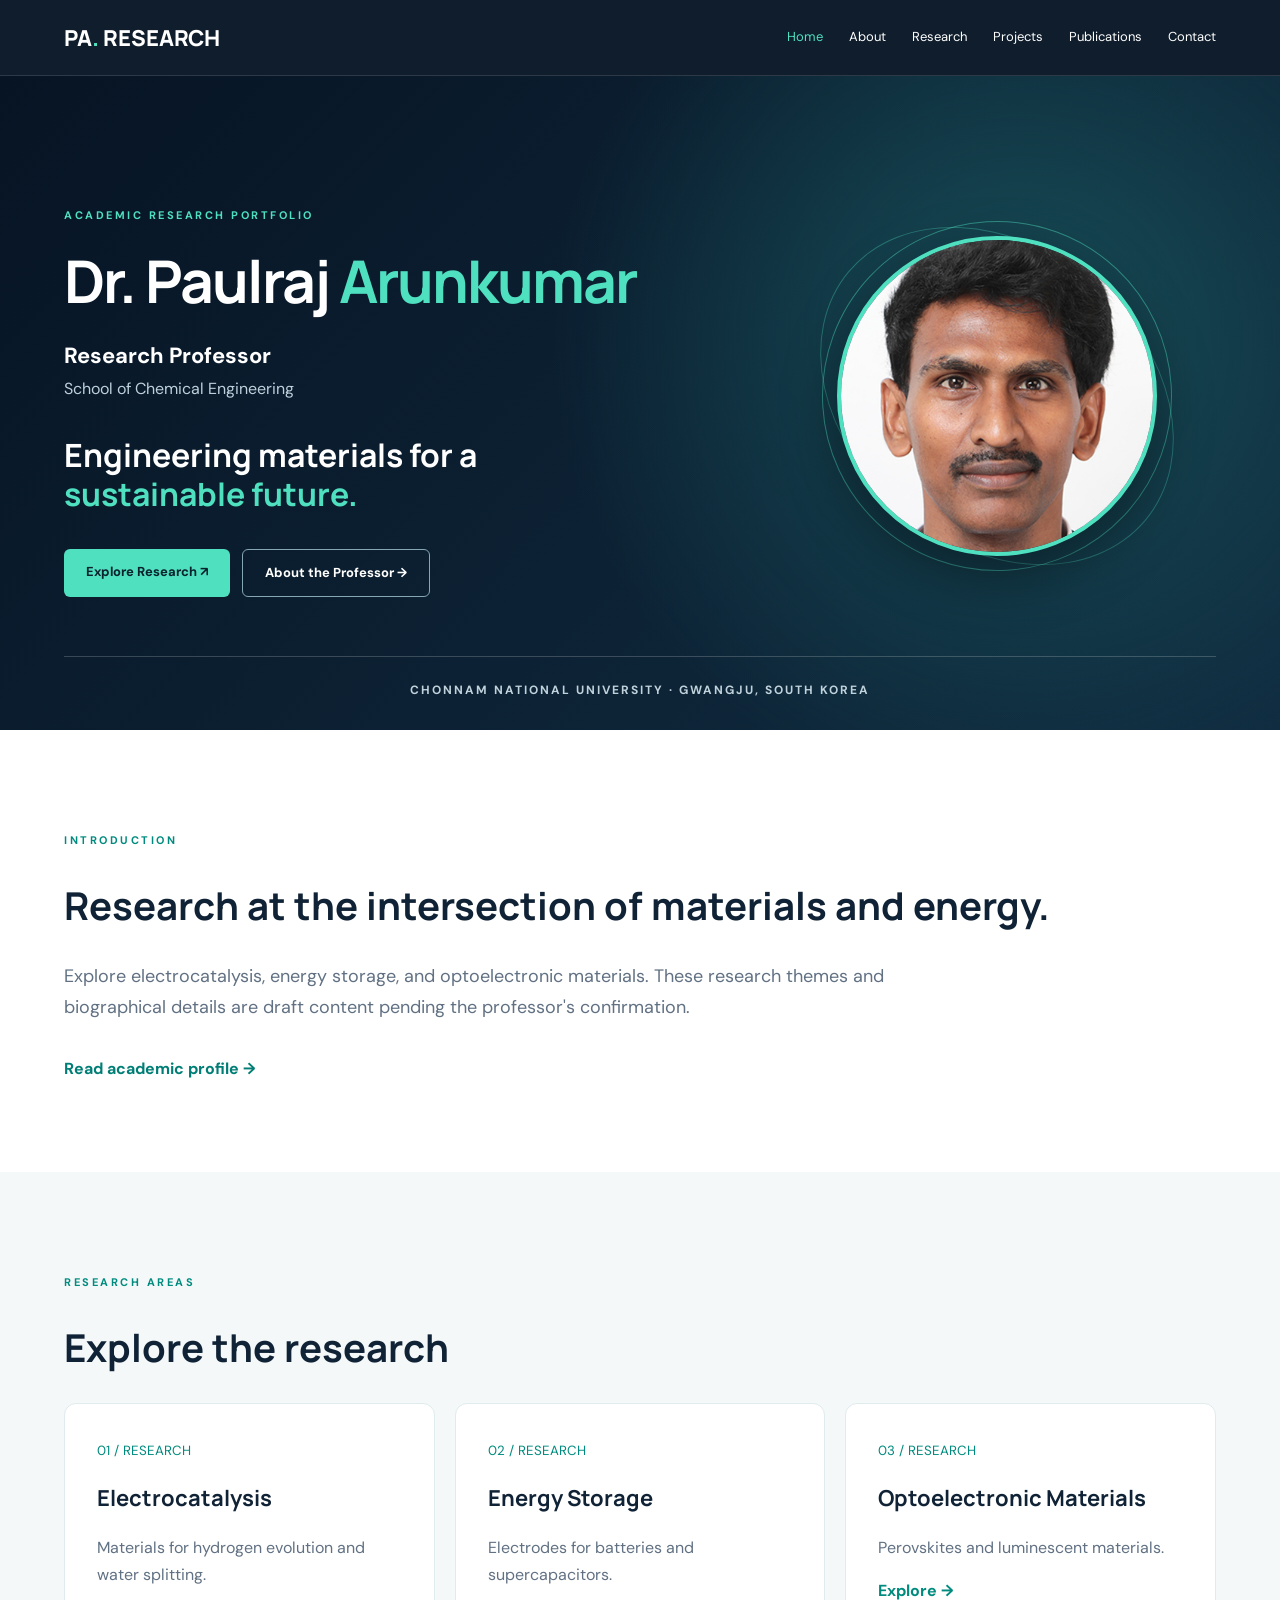
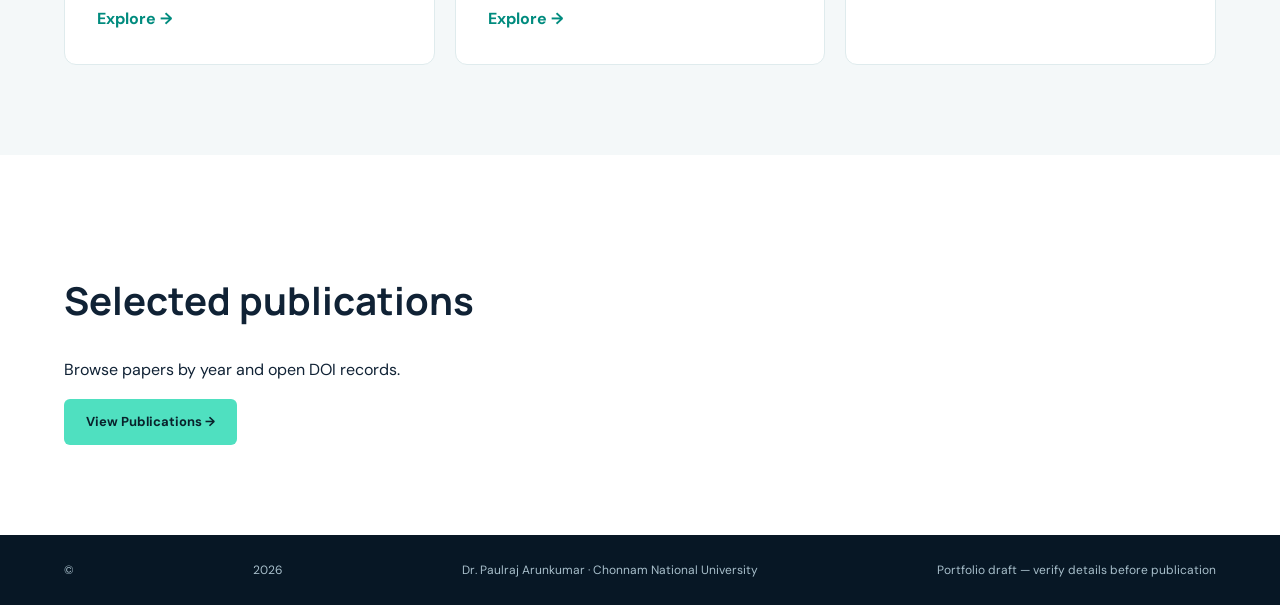
==== commit af023a21: "Add files via upload" ====
--- a/index.html
+++ b/index.html
@@ -1,430 +1 @@
-<!doctype html>
-<html lang="en">
-<head>
-  <meta charset="UTF-8">
-  <meta name="viewport" content="width=device-width, initial-scale=1">
-  <meta name="description" content="Research portfolio of Dr. Paulraj Arunkumar, School of Chemical Engineering, Chonnam National University.">
-  <title>Dr. Paulraj Arunkumar | Chemical Engineering Research</title>
-  <link rel="stylesheet" href="style.css">
-</head>
-
-<body>
-
-  <!-- NAVIGATION -->
-  <header class="nav">
-    <a class="brand" href="#home">
-      PA<span>.</span> <small>RESEARCH</small>
-    </a>
-
-    <button class="menu" aria-label="Toggle navigation"
-            aria-controls="navlinks" aria-expanded="false">☰</button>
-
-    <nav id="navlinks" aria-label="Main navigation">
-      <a href="#about">About</a>
-      <a href="#research">Research</a>
-      <a href="#projects">Projects</a>
-      <a href="#publications">Publications</a>
-      <a href="#contact">Contact</a>
-    </nav>
-  </header>
-
-  <main>
-
-    <!-- =========================
-         HOMEPAGE
-    ========================== -->
-    <section id="home" class="hero">
-
-      <div class="hero-layout">
-
-        <!-- LEFT SIDE -->
-        <div class="hero-inner">
-
-          <p class="eyebrow">
-            ACADEMIC RESEARCH PORTFOLIO
-          </p>
-
-          <!-- EDIT PROFESSOR NAME HERE -->
-          <h1 class="professor-name">
-            Dr. Paulraj <em>Arunkumar</em>
-          </h1>
-
-          <!-- EDIT DESIGNATION HERE -->
-          <p class="intro">Research Professor</p>
-          <p class="sub">School of Chemical Engineering</p>
-
-          <!-- EDIT RESEARCH HEADLINE HERE -->
-          <h2 class="hero-tagline">
-            Engineering materials for a
-            <span>sustainable future.</span>
-          </h2>
-
-          <div class="actions">
-            <a class="btn primary" href="#research">
-              Explore Research ↗
-            </a>
-
-            <a class="btn secondary" href="#publications">
-              View Publications →
-            </a>
-          </div>
-
-        </div>
-
-        <!-- RIGHT SIDE: PROFESSOR PHOTO -->
-        <div class="hero-visual">
-
-          <div class="professor-photo">
-            <img
-              src="professor.jpeg"
-              alt="Dr. Paulraj Arunkumar"
-            >
-          </div>
-
-          <!-- MOLECULAR ANIMATION -->
-          <div class="molecule" aria-hidden="true">
-            <div class="orb a"></div>
-            <div class="orb b"></div>
-            <div class="orb c"></div>
-            <div class="orb d"></div>
-          </div>
-
-        </div>
-
-      </div>
-
-      <!-- UNIVERSITY AT BOTTOM -->
-      <div class="hero-bottom">
-        CHONNAM NATIONAL UNIVERSITY
-        <span>·</span>
-        GWANGJU, SOUTH KOREA
-      </div>
-
-    </section>
-
-
-    <!-- =========================
-         ABOUT
-    ========================== -->
-    <section id="about" class="section">
-
-      <div class="section-head">
-        <span class="tag">01 / ABOUT</span>
-        <h2>
-          Research at the intersection
-          of materials and energy.
-        </h2>
-      </div>
-
-      <p class="wide">
-        Dr. Paulraj Arunkumar is a research professor at
-        Chonnam National University whose work explores
-        advanced functional materials for sustainable
-        technologies, including electrocatalysis,
-        energy storage, and optoelectronics.
-        This website is a draft; biographical details
-        should be confirmed before public release.
-      </p>
-
-    </section>
-
-
-    <!-- =========================
-         RESEARCH
-    ========================== -->
-    <section id="research" class="section muted">
-
-      <div class="section-head">
-        <span class="tag">02 / RESEARCH</span>
-        <h2>Research Directions</h2>
-        <p>
-          Representative themes from publicly available
-          research profiles and publications.
-        </p>
-      </div>
-
-      <div class="cards">
-
-        <article class="card">
-          <span class="num">01</span>
-          <h3>Electrocatalysis</h3>
-          <p>
-            Engineered catalyst materials for hydrogen
-            evolution, oxygen evolution, and water splitting.
-          </p>
-        </article>
-
-        <article class="card">
-          <span class="num">02</span>
-          <h3>Energy Storage</h3>
-          <p>
-            Electrode materials and nanostructured composites
-            for batteries and supercapacitors.
-          </p>
-        </article>
-
-        <article class="card">
-          <span class="num">03</span>
-          <h3>Optoelectronic Materials</h3>
-          <p>
-            Phosphors, perovskites, and functional
-            luminescent materials for light-emitting
-            applications.
-          </p>
-        </article>
-
-      </div>
-
-    </section>
-
-
-    <!-- =========================
-         PROJECTS
-    ========================== -->
-    <section id="projects" class="section">
-
-      <div class="section-head">
-        <span class="tag">03 / PROJECTS</span>
-        <h2>Research Project Themes</h2>
-        <p>
-          These are thematic summaries, not claims of
-          separately funded projects. Replace with approved
-          project titles, dates, collaborators, and funding details.
-        </p>
-      </div>
-
-      <div class="project">
-        <span class="project-id">PROJECT THEME / 01</span>
-
-        <div>
-          <h3>Advanced Catalysts for Clean Hydrogen</h3>
-          <p>
-            Developing functional electrocatalyst materials
-            for electrochemical water splitting.
-          </p>
-        </div>
-
-        <span class="arrow">↗</span>
-      </div>
-
-      <div class="project">
-        <span class="project-id">PROJECT THEME / 02</span>
-
-        <div>
-          <h3>Nanostructured Energy-Storage Materials</h3>
-          <p>
-            Investigating high-performance materials
-            for rechargeable batteries and supercapacitors.
-          </p>
-        </div>
-
-        <span class="arrow">↗</span>
-      </div>
-
-      <div class="project">
-        <span class="project-id">PROJECT THEME / 03</span>
-
-        <div>
-          <h3>Functional Materials for Light Emission</h3>
-          <p>
-            Exploring stable phosphor and perovskite-based
-            optoelectronic materials.
-          </p>
-        </div>
-
-        <span class="arrow">↗</span>
-      </div>
-
-    </section>
-
-
-    <!-- =========================
-         PUBLICATIONS
-    ========================== -->
-    <section id="publications" class="section muted">
-
-      <div class="section-head">
-        <span class="tag">04 / PUBLICATIONS</span>
-        <h2>Selected Publications</h2>
-        <p>
-          A starter selection to confirm with the professor,
-          not a complete bibliography.
-        </p>
-      </div>
-
-      <input
-        id="pubSearch"
-        type="search"
-        placeholder="Search publications by title or year…"
-        aria-label="Search publications"
-      >
-
-      <div id="pubList">
-
-        <!-- PUBLICATION 1 -->
-        <article class="pub"
-          data-search="2024 glucose sensing metal-organic framework">
-
-          <span class="year">2024</span>
-
-          <div>
-            <h3>
-              Lewis acidic Fe³⁺-driven catalytic active
-              Ni³⁺ formation in Fe-free metal-organic
-              framework for enhanced electrochemical
-              glucose sensing
-            </h3>
-
-            <p>Journal of Colloid and Interface Science</p>
-
-            <a href="https://doi.org/10.1016/j.jcis.2023.11.063"
-               target="_blank" rel="noopener noreferrer">
-              View DOI ↗
-            </a>
-          </div>
-        </article>
-
-        <!-- PUBLICATION 2 -->
-        <article class="pub"
-          data-search="2023 supercapacitors cobalt phosphide oxide">
-
-          <span class="year">2023</span>
-
-          <div>
-            <h3>
-              Atypical performance of CoO-accelerated
-              interface tweaking in hierarchical cobalt
-              phosphide/oxide@P-doped rGO heterostructures
-              for hybrid supercapacitors
-            </h3>
-
-            <p>Journal of Colloid and Interface Science</p>
-
-            <a href="https://doi.org/10.1016/j.jcis.2022.12.055"
-               target="_blank" rel="noopener noreferrer">
-              View DOI ↗
-            </a>
-          </div>
-        </article>
-
-        <!-- PUBLICATION 3 -->
-        <article class="pub"
-          data-search="2022 nickel metal organic framework hydrogen evolution">
-
-          <span class="year">2022</span>
-
-          <div>
-            <h3>
-              Impact of an Incompatible Atomic
-              Nickel-Incorporated Metal–Organic Framework
-              on Phase Evolution and Electrocatalytic
-              Activity of Ni-Doped Cobalt Phosphide
-              for the Hydrogen Evolution Reaction
-            </h3>
-
-            <p>ACS Applied Energy Materials</p>
-
-            <a href="https://doi.org/10.1021/acsaem.1c03638"
-               target="_blank" rel="noopener noreferrer">
-              View DOI ↗
-            </a>
-          </div>
-        </article>
-
-        <!-- PUBLICATION 4 -->
-        <article class="pub"
-          data-search="2021 alkaline water splitting phosphide graphene">
-
-          <span class="year">2021</span>
-
-          <div>
-            <h3>
-              A Complementary Co−Ni Phosphide/Bimetallic
-              Alloy-Interspersed N-Doped Graphene
-              Electrocatalyst for Overall Alkaline
-              Water Splitting
-            </h3>
-
-            <p>ChemSusChem</p>
-
-            <a href="https://doi.org/10.1002/cssc.202100116"
-               target="_blank" rel="noopener noreferrer">
-              View DOI ↗
-            </a>
-          </div>
-        </article>
-
-        <!-- PUBLICATION 5 -->
-        <article class="pub"
-          data-search="2018 cesium lead halide nanocrystals">
-
-          <span class="year">2018</span>
-
-          <div>
-            <h3>
-              Probing molecule-like isolated octahedra
-              via-phase stabilization of zero-dimensional
-              cesium lead halide nanocrystals
-            </h3>
-
-            <p>Nature Communications</p>
-
-            <a href="https://doi.org/10.1038/s41467-018-07097-x"
-               target="_blank" rel="noopener noreferrer">
-              View DOI ↗
-            </a>
-          </div>
-        </article>
-
-      </div>
-
-      <p id="noResults" hidden>
-        No matching publications found.
-      </p>
-
-      <a class="text-link"
-         href="https://www.sciencedirect.com/author/25640611200/arunkumar-paulraj"
-         target="_blank" rel="noopener noreferrer">
-        Explore Author Publication Profile ↗
-      </a>
-
-    </section>
-
-
-    <!-- =========================
-         CONTACT
-    ========================== -->
-    <section id="contact" class="section contact">
-
-      <span class="tag">05 / CONTACT</span>
-
-      <h2>Let's advance research together.</h2>
-
-      <p>
-        School of Chemical Engineering<br>
-        Chonnam National University<br>
-        Gwangju, Republic of Korea
-      </p>
-
-      <p class="note">
-        Add the professor's approved email address
-        and laboratory contact details here.
-      </p>
-
-    </section>
-
-  </main>
-
-
-  <!-- FOOTER -->
-  <footer>
-    © <span id="year"></span>
-    Paulraj Arunkumar · Chonnam National University
-
-    <span>Independent research portfolio draft</span>
-  </footer>
-
-  <script src="script.js"></script>
-
-</body>
-</html>
+<!doctype html><html lang="en"><head><meta charset="UTF-8"><meta name="viewport" content="width=device-width,initial-scale=1"><title>Home | Dr. Paulraj Arunkumar</title><link rel="stylesheet" href="style.css"></head><body><header class="nav"><a class="brand" href="index.html">PA<span>.</span> RESEARCH</a><button class="menu" aria-expanded="false" aria-controls="links">☰</button><nav id="links"><a href="index.html" class="active">Home</a><a href="about.html" class="">About</a><a href="research.html" class="">Research</a><a href="projects.html" class="">Projects</a><a href="publications.html" class="">Publications</a><a href="contact.html" class="">Contact</a></nav></header><main><section class="hero"><div class="wrap hero-grid"><div><p class="eyebrow">ACADEMIC RESEARCH PORTFOLIO</p><h1>Dr. Paulraj <em>Arunkumar</em></h1><p class="role">Research Professor</p><p>School of Chemical Engineering</p><h2>Engineering materials for a <span>sustainable future.</span></h2><div class="actions"><a class="button" href="research.html">Explore Research ↗</a><a class="button outline" href="about.html">About the Professor →</a></div></div><div class="photo-area"><div class="orbit"></div><img src="professor.jpeg" alt="Dr. Paulraj Arunkumar" class="portrait"></div></div><div class="wrap university">CHONNAM NATIONAL UNIVERSITY · GWANGJU, SOUTH KOREA</div></section><section class="section"><div class="wrap"><p class="eyebrow dark">INTRODUCTION</p><h2>Research at the intersection of materials and energy.</h2><p class="lede">Explore electrocatalysis, energy storage, and optoelectronic materials. These research themes and biographical details are draft content pending the professor's confirmation.</p><a class="textlink" href="about.html">Read academic profile →</a></div></section><section class="section muted"><div class="wrap"><p class="eyebrow dark">RESEARCH AREAS</p><h2>Explore the research</h2><div class="cards"><a class="card" href="research/electrocatalysis.html"><small>01 / RESEARCH</small><h3>Electrocatalysis</h3><p>Materials for hydrogen evolution and water splitting.</p><b>Explore →</b></a><a class="card" href="research/energy-storage.html"><small>02 / RESEARCH</small><h3>Energy Storage</h3><p>Electrodes for batteries and supercapacitors.</p><b>Explore →</b></a><a class="card" href="research/optoelectronics.html"><small>03 / RESEARCH</small><h3>Optoelectronic Materials</h3><p>Perovskites and luminescent materials.</p><b>Explore →</b></a></div></div></section><section class="section"><div class="wrap"><h2>Selected publications</h2><p>Browse papers by year and open DOI records.</p><a class="button" href="publications.html">View Publications →</a></div></section></main><footer>© <span id="year"></span> Dr. Paulraj Arunkumar · Chonnam National University <small>Portfolio draft — verify details before publication</small></footer><script src="script.js"></script></body></html>
--- a/style.css
+++ b/style.css
@@ -1,154 +1,2 @@
-@import url('https://fonts.googleapis.com/css2?family=DM+Sans:wght@400;500;600;700&family=Manrope:wght@400;500;600;700;800&display=swap');:root{--navy:#081626;--navy2:#0d2437;--teal:#4fe0c0;--ink:#102235;--gray:#617183;--bg:#f4f8f9}*{box-sizing:border-box}html{scroll-behavior:smooth}body{margin:0;color:var(--ink);font-family:'DM Sans',sans-serif;line-height:1.7}a{color:inherit;text-decoration:none}.nav{height:76px;padding:0 max(5%,calc((100vw - 1180px)/2));display:flex;align-items:center;justify-content:space-between;position:sticky;top:0;z-index:10;background:rgba(8,22,38,.96);backdrop-filter:blur(16px);color:white;border-bottom:1px solid #ffffff18}.brand{font-family:Manrope,sans-serif;font-size:25px;font-weight:800;letter-spacing:-1px}.brand span{color:var(--teal)}.brand small{font-size:10px;letter-spacing:2px;font-weight:600;margin-left:7px;color:#b2c6d5}.nav nav{display:flex;gap:30px;font-size:13px}.nav nav a:hover{color:var(--teal)}.menu{display:none}.hero{min-height:610px;background:radial-gradient(circle at 82% 40%,#184f59 0%,transparent 34%),linear-gradient(135deg,#071424,#102c40);color:white;position:relative;overflow:hidden;display:flex;align-items:center}.hero-inner{max-width:1180px;width:90%;margin:auto;position:relative;z-index:2;padding:75px 0}.eyebrow,.tag{font-size:11px;font-weight:700;letter-spacing:2.5px;color:#008b7e}.eyebrow{color:var(--teal)}h1,h2,h3{font-family:Manrope,sans-serif;line-height:1.23}h1{font-size:clamp(40px,5.6vw,75px);letter-spacing:-3px;max-width:850px;margin:25px 0}h1 em{font-style:normal;color:var(--teal)}.intro{font-size:24px;font-weight:700;margin:15px 0 0}.sub{color:#c1d3dd;margin:0}.actions{display:flex;gap:13px;margin-top:32px;flex-wrap:wrap}.btn{padding:12px 23px;border-radius:5px;font-size:13px;font-weight:700}.primary{background:var(--teal);color:#08212b}.secondary{border:1px solid #7c9ca9}.molecule{position:absolute;right:6%;top:24%;width:300px;height:300px;border:1px solid #7fffd444;border-radius:50%;transform:rotate(-25deg);animation:float 7s ease-in-out infinite}.molecule:before,.molecule:after{content:'';position:absolute;inset:35px -35px;border:1px solid #7fffd433;border-radius:50%;transform:rotate(65deg)}.molecule:after{transform:rotate(-60deg)}.orb{position:absolute;width:30px;height:30px;background:var(--teal);border-radius:50%;box-shadow:0 0 35px #4fe0c088}.a{top:8%;left:10%}.b{right:-8%;top:48%}.c{bottom:4%;left:26%}.d{left:44%;top:46%;width:65px;height:65px;opacity:.7}@keyframes float{50%{transform:translateY(-22px) rotate(-20deg)}}.section{padding:100px max(5%,calc((100vw - 1180px)/2));scroll-margin-top:75px}.muted{background:var(--bg)}.section-head{max-width:790px;margin-bottom:36px}h2{font-size:clamp(31px,3.5vw,47px);letter-spacing:-1.6px;margin:14px 0}.section-head p,.wide{color:var(--gray);font-size:17px}.wide{max-width:900px}.cards{display:grid;grid-template-columns:repeat(3,1fr);gap:18px}.card{background:white;padding:34px;border:1px solid #e1e9ec;border-radius:10px;transition:transform .3s,box-shadow .3s}.card:hover{transform:translateY(-7px);box-shadow:0 18px 35px #10223512}.card .num{color:#008b7e;font-size:13px;font-weight:700}.card h3{font-size:22px;margin-top:30px}.card p,.project p,.pub p{color:var(--gray)}.project{border-top:1px solid #d9e3e6;padding:25px 0;display:grid;grid-template-columns:210px 1fr 30px;gap:20px;align-items:start}.project:last-child{border-bottom:1px solid #d9e3e6}.project-id{color:#008b7e;font-size:11px;letter-spacing:1px;font-weight:700}.project h3{margin:0;font-size:21px}.project p{margin:8px 0}.arrow{color:#008b7e;font-size:23px}#pubSearch{width:100%;max-width:560px;border:1px solid #d4e0e4;padding:15px 18px;font:inherit;border-radius:6px;margin-bottom:22px;background:white}.pub{display:grid;grid-template-columns:90px 1fr;gap:18px;border-bottom:1px solid #d5e1e5;padding:24px 0}.year{font-weight:700;color:#008b7e}.pub h3{font-size:18px;margin:0;max-width:850px}.pub p{font-size:13px;margin:8px 0}.pub a,.text-link{font-size:13px;color:#007b71;font-weight:700}.text-link{display:inline-block;margin-top:30px}.contact{background:#0b2335;color:white}.contact .tag{color:var(--teal)}.contact h2{max-width:650px}.contact p{color:#c6d8df}.note{font-size:13px}footer{background:#071725;color:#a7bdc9;padding:25px 5%;font-size:12px;display:flex;justify-content:space-between;gap:20px}@media(max-width:800px){.nav{height:68px}.menu{display:block;background:none;color:white;border:0;font-size:25px}.nav nav{display:none;position:absolute;top:68px;left:0;right:0;background:#081626;flex-direction:column;padding:25px 6%;gap:18px}.nav nav.open{display:flex}.molecule{opacity:.18;right:-100px}.section{padding:70px 6%}.cards{grid-template-columns:1fr}.project{grid-template-columns:1fr 24px}.project-id{grid-column:1/-1}.pub{grid-template-columns:1fr;gap:3px}footer{flex-direction:column}h1{letter-spacing:-1.5px}.hero-inner{width:88%}}
-/* =====================================
-   MODERN PROFESSOR HOMEPAGE
-===================================== */
-
-/* Two-column homepage */
-
-.hero {
-  display: grid;
-  grid-template-columns: minmax(0, 1fr) 300px;
-  align-items: center;
-  gap: 55px;
-
-  min-height: 650px;
-  padding: 75px max(5%, calc((100vw - 1180px) / 2));
-}
-
-/* Left: Introduction */
-
-.hero-inner {
-  width: 100%;
-  max-width: 750px;
-  margin: 0;
-  padding: 0;
-  position: relative;
-  z-index: 2;
-}
-
-.hero h1 {
-  font-size: clamp(38px, 4vw, 60px);
-  line-height: 1.16;
-  letter-spacing: -2px;
-  max-width: 720px;
-  margin: 25px 0;
-}
-
-.hero .intro {
-  font-size: 26px;
-  font-weight: 700;
-  margin-top: 25px;
-}
-
-.hero .sub {
-  font-size: 15px;
-  color: #c1d3dd;
-}
-
-/* Right: Professor photograph */
-
-.hero-visual {
-  position: relative;
-  width: 300px;
-  height: 380px;
-  display: flex;
-  align-items: center;
-  justify-content: center;
-}
-
-.professor-photo {
-  position: relative;
-  width: 280px;
-  height: 360px;
-  border-radius: 18px;
-  overflow: hidden;
-  border: 2px solid #4fe0c0;
-  box-shadow: 0 25px 65px rgba(0, 0, 0, 0.35);
-  z-index: 2;
-}
-
-.professor-photo img {
-  display: block;
-  width: 100%;
-  height: 100%;
-  object-fit: cover;
-  object-position: center top;
-}
-
-/* Molecular animation behind photo */
-
-.hero-visual .molecule {
-  position: absolute;
-  width: 240px;
-  height: 240px;
-  top: 65px;
-  right: -35px;
-  opacity: 0.35;
-  z-index: 1;
-}
-
-/* Tablet */
-
-@media (max-width: 1000px) {
-
-  .hero {
-    grid-template-columns: minmax(0, 1fr) 240px;
-    gap: 30px;
-    padding: 65px 5%;
-  }
-
-  .hero-visual {
-    width: 240px;
-    height: 320px;
-  }
-
-  .professor-photo {
-    width: 225px;
-    height: 295px;
-  }
-
-  .hero h1 {
-    font-size: clamp(34px, 4vw, 48px);
-  }
-}
-
-/* Mobile */
-
-@media (max-width: 700px) {
-
-  .hero {
-    display: flex;
-    flex-direction: column;
-    align-items: center;
-    gap: 35px;
-    padding: 65px 6%;
-  }
-
-  .hero-inner {
-    width: 100%;
-    padding: 0;
-  }
-
-  .hero h1 {
-    font-size: clamp(32px, 8vw, 42px);
-    letter-spacing: -1.5px;
-  }
-
-  .hero-visual {
-    width: 250px;
-    height: 325px;
-    margin: 0 auto;
-  }
-
-  .professor-photo {
-    width: 235px;
-    height: 305px;
-  }
-
-  .hero-visual .molecule {
-    width: 180px;
-    height: 180px;
-    top: 65px;
-    right: -20px;
-  }
-}
+@import url('https://fonts.googleapis.com/css2?family=DM+Sans:wght@400;500;600;700&family=Manrope:wght@400;600;700;800&display=swap');:root{--navy:#081626;--mint:#4fe0c0;--ink:#102235;--muted:#617183;--bg:#f4f8f9}*{box-sizing:border-box}html{scroll-behavior:smooth}body{margin:0;font:16px/1.7 'DM Sans',sans-serif;color:var(--ink)}a{color:inherit;text-decoration:none}h1,h2,h3{font-family:Manrope,sans-serif;line-height:1.23}h2{font-size:clamp(27px,3vw,42px)}.wrap{width:min(1180px,90%);margin:auto}.nav{position:sticky;top:0;z-index:20;display:flex;align-items:center;justify-content:space-between;background:#081626f7;color:white;padding:18px 5%;min-height:76px;border-bottom:1px solid #ffffff20}.brand{font:800 22px Manrope,sans-serif;white-space:nowrap}.brand span{color:var(--mint)}nav{display:flex;gap:26px;font-size:13px}nav a:hover,nav .active{color:var(--mint)}.menu{display:none}.hero{background:radial-gradient(circle at 80% 40%,#174d57,transparent 43%),linear-gradient(135deg,#071424,#102c40);color:white;padding:90px 0 30px}.hero-grid{display:grid;grid-template-columns:minmax(0,1.5fr) minmax(260px,1fr);gap:55px;align-items:center;min-height:460px}.eyebrow{font-size:11px;letter-spacing:2.5px;font-weight:700;color:var(--mint)}.eyebrow.dark{color:#008b7e}.hero h1{font-size:clamp(40px,4.6vw,66px);letter-spacing:-2px;margin:20px 0}.hero h1 em,.hero h2 span{font-style:normal;color:var(--mint)}.hero .role{font-size:22px;font-weight:700;margin:0}.hero .role+p{margin:0;color:#bed0db}.hero h2{font-size:clamp(23px,2.5vw,32px);max-width:580px;margin:34px 0}.actions{display:flex;gap:12px;flex-wrap:wrap}.button{display:inline-block;background:var(--mint);color:#09222b;padding:12px 22px;border-radius:6px;font-size:13px;font-weight:700}.button.outline{background:transparent;color:white;border:1px solid #86a6b3}.photo-area{position:relative;min-height:370px;display:flex;align-items:center;justify-content:center}.portrait{position:relative;z-index:2;width:min(320px,90%);aspect-ratio:1;object-fit:cover;object-position:center 25%;border:4px solid var(--mint);border-radius:50%;box-shadow:0 20px 55px #0006}.orbit{position:absolute;width:350px;max-width:100%;aspect-ratio:1;border:1px solid #4fe0c077;border-radius:50%;transform:rotate(-25deg);animation:float 7s ease-in-out infinite}.orbit:after{content:'';position:absolute;inset:25px -20px;border:1px solid #4fe0c055;border-radius:50%;transform:rotate(65deg)}@keyframes float{50%{transform:translateY(-12px) rotate(-20deg)}}.university{border-top:1px solid #ffffff30;margin-top:30px;padding-top:23px;text-align:center;color:#c0d2db;letter-spacing:2px;font-size:12px;font-weight:700}.section{padding:90px 0;scroll-margin-top:76px}.muted{background:var(--bg)}.lede{font-size:18px;color:var(--muted);max-width:850px}.textlink{color:#007e75;font-weight:700;display:inline-block;margin-top:15px}.cards{display:grid;grid-template-columns:repeat(3,minmax(0,1fr));gap:20px;margin-top:30px}.cards.two{grid-template-columns:repeat(2,minmax(0,1fr))}.card{display:block;background:white;border:1px solid #dfebed;border-radius:12px;padding:32px;transition:transform .2s,box-shadow .2s}.card:hover{transform:translateY(-5px);box-shadow:0 16px 35px #10223512}.card small,.card b{color:#008b7e}.card h3{font-size:22px}.card p,.project p,.pub p{color:var(--muted)}.pagehead{background:linear-gradient(135deg,#071424,#123b4a);color:white;padding:85px 0}.pagehead h1{font-size:clamp(38px,5vw,60px);margin:12px 0}.pagehead p:last-child{color:#c0d3df}.profile{display:grid;grid-template-columns:250px 1fr;gap:45px;align-items:center;margin-bottom:45px}.profile img{width:250px;aspect-ratio:1;object-fit:cover;border-radius:50%;border:4px solid var(--mint)}.project{display:grid;grid-template-columns:140px 1fr;gap:30px;padding:30px 0;border-bottom:1px solid #dce5e8}.project small{color:#008b7e;font-weight:700}.project h2{font-size:24px;margin:0}.notice{padding:18px 22px;border-left:4px solid #4fe0c0;background:#eef8f6;color:#4e6870}.pub{display:grid;grid-template-columns:80px 1fr;gap:24px;border-bottom:1px solid #dce5e8;padding:26px 0}.pub>span{font-weight:700;color:#008b7e}.pub h3{font-size:19px;margin:0}.pub p{margin:7px 0}#pubSearch{display:block;width:min(600px,100%);padding:14px 18px;border:1px solid #cbdcde;border-radius:7px;margin:8px 0 20px;font:inherit}.section label{font-size:13px;font-weight:700}footer{display:flex;justify-content:space-between;gap:20px;padding:25px 5%;background:#071725;color:#a8bfcb;font-size:12px}footer small{font-size:12px}@media(max-width:850px){.menu{display:block;border:0;background:transparent;color:white;font-size:25px}nav{display:none;position:absolute;top:100%;left:0;right:0;background:#081626;padding:25px 5%;flex-direction:column}nav.open{display:flex}.hero-grid{grid-template-columns:1fr;text-align:center;gap:15px}.hero h2{margin:30px auto}.actions{justify-content:center}.photo-area{min-height:300px}.portrait{width:260px}.orbit{width:290px}.cards,.cards.two{grid-template-columns:1fr}.profile{grid-template-columns:1fr;text-align:center;justify-items:center}.project{grid-template-columns:1fr;gap:0}.section{padding:65px 0}footer{flex-direction:column}.university{font-size:10px;letter-spacing:1px}}@media(prefers-reduced-motion:reduce){.orbit{animation:none}html{scroll-behavior:auto}}
+.filters{display:flex;gap:12px;flex-wrap:wrap;margin:20px 0}.filters input,.filters select{border:1px solid #cbd5e1;border-radius:10px;padding:13px 15px;background:#fff;color:#142438;font:inherit;max-width:100%;flex:1;min-width:220px}.pub-cat{font-size:.75rem;font-weight:700;letter-spacing:.08em;text-transform:uppercase;color:#087e70}.pub-count{color:#516276;font-size:.9rem}.pub h3{font-size:1rem;line-height:1.65;font-weight:500;overflow-wrap:anywhere}.pub[hidden]{display:none!important}.subheading{margin:42px 0 16px;font-size:1.6rem}.timeline{border-left:3px solid #4fe0c0;padding-left:24px}.timeline p{margin:0 0 20px;line-height:1.75}.timeline small{color:#607286}.profile img{object-fit:cover}.notice{line-height:1.6}
